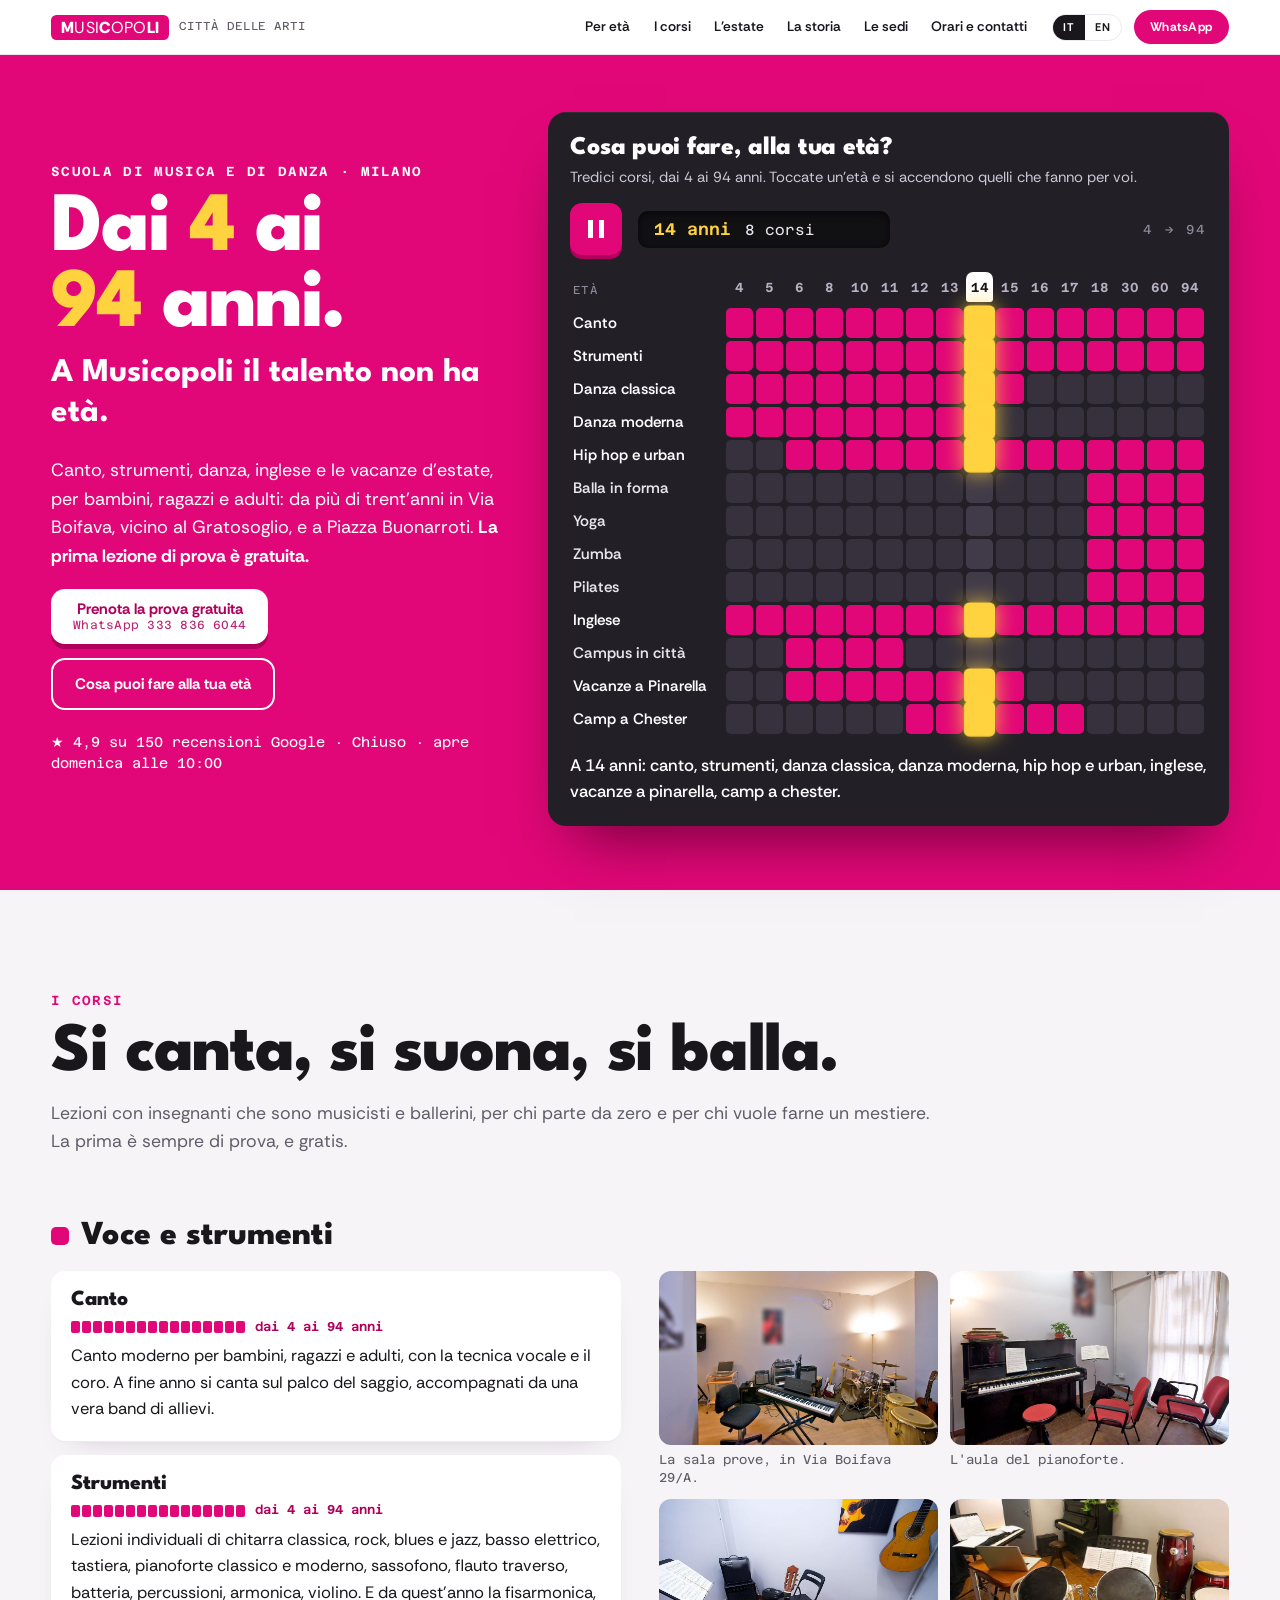
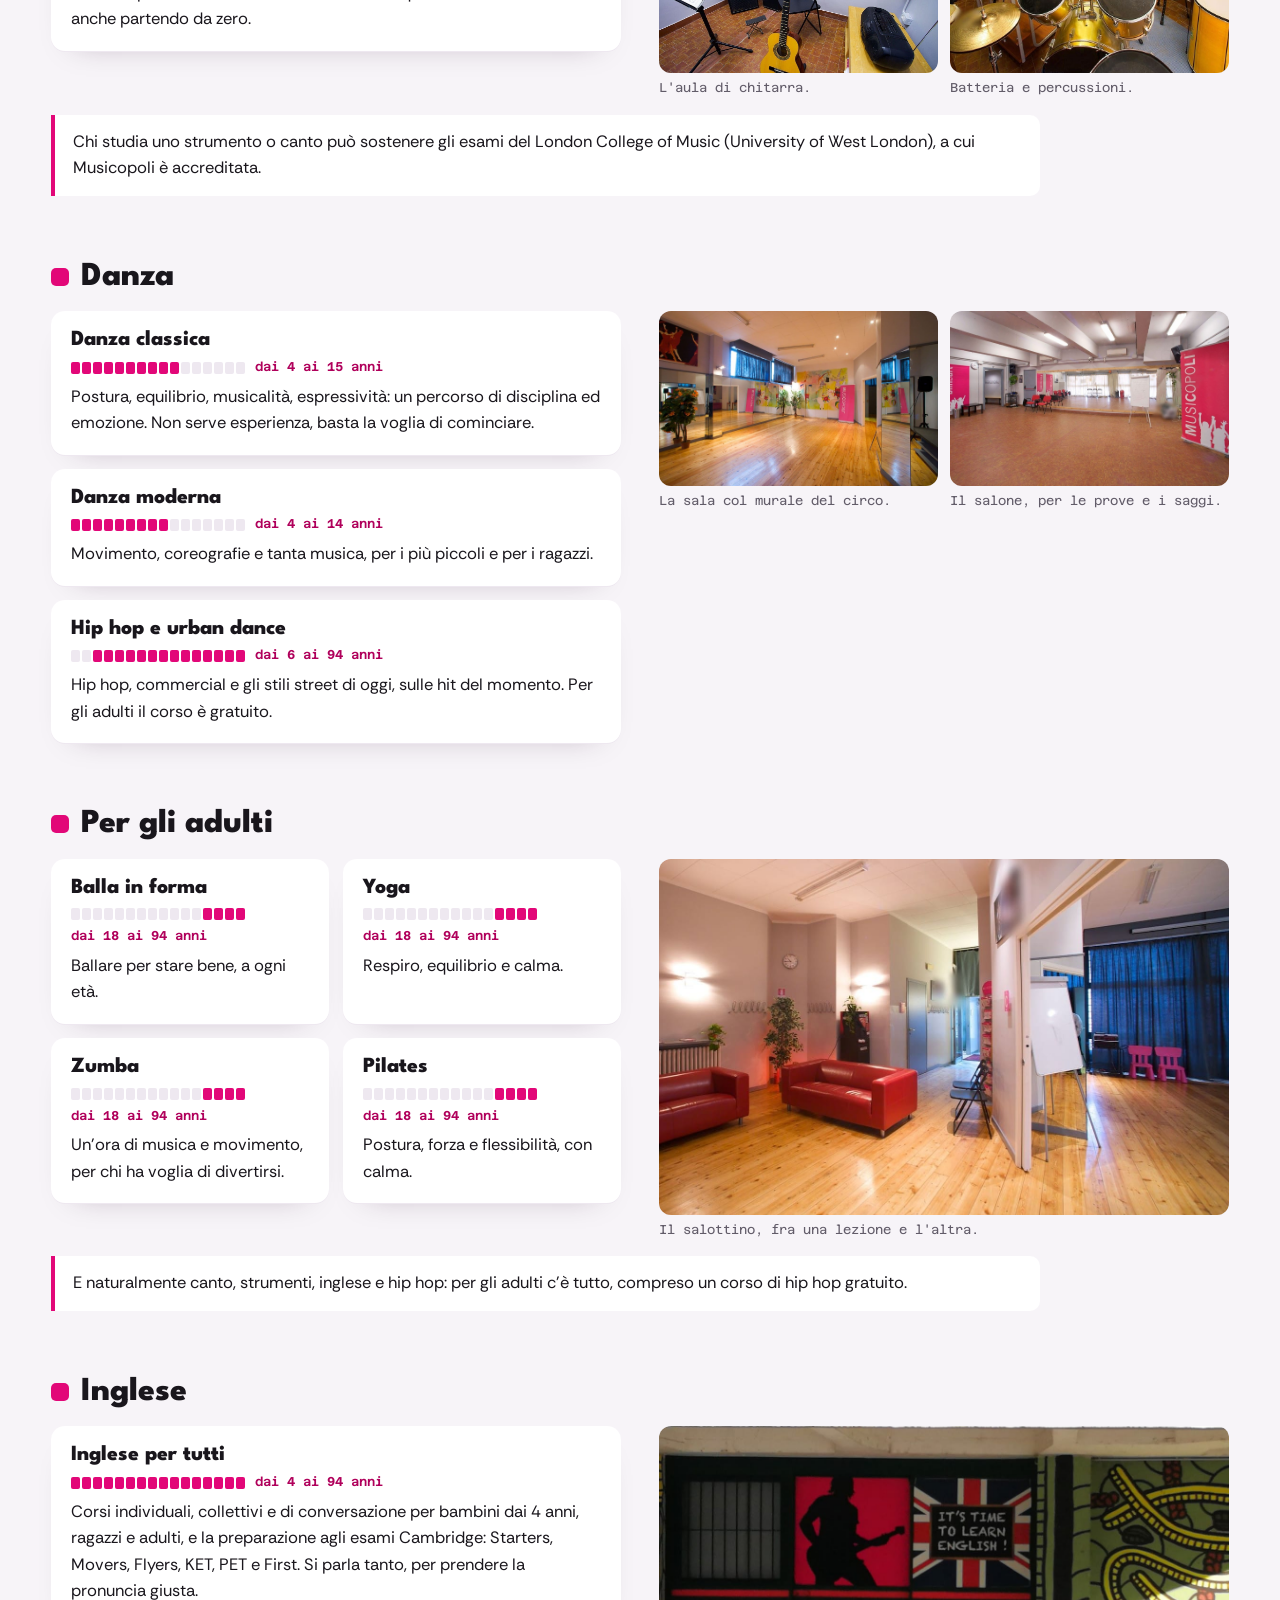
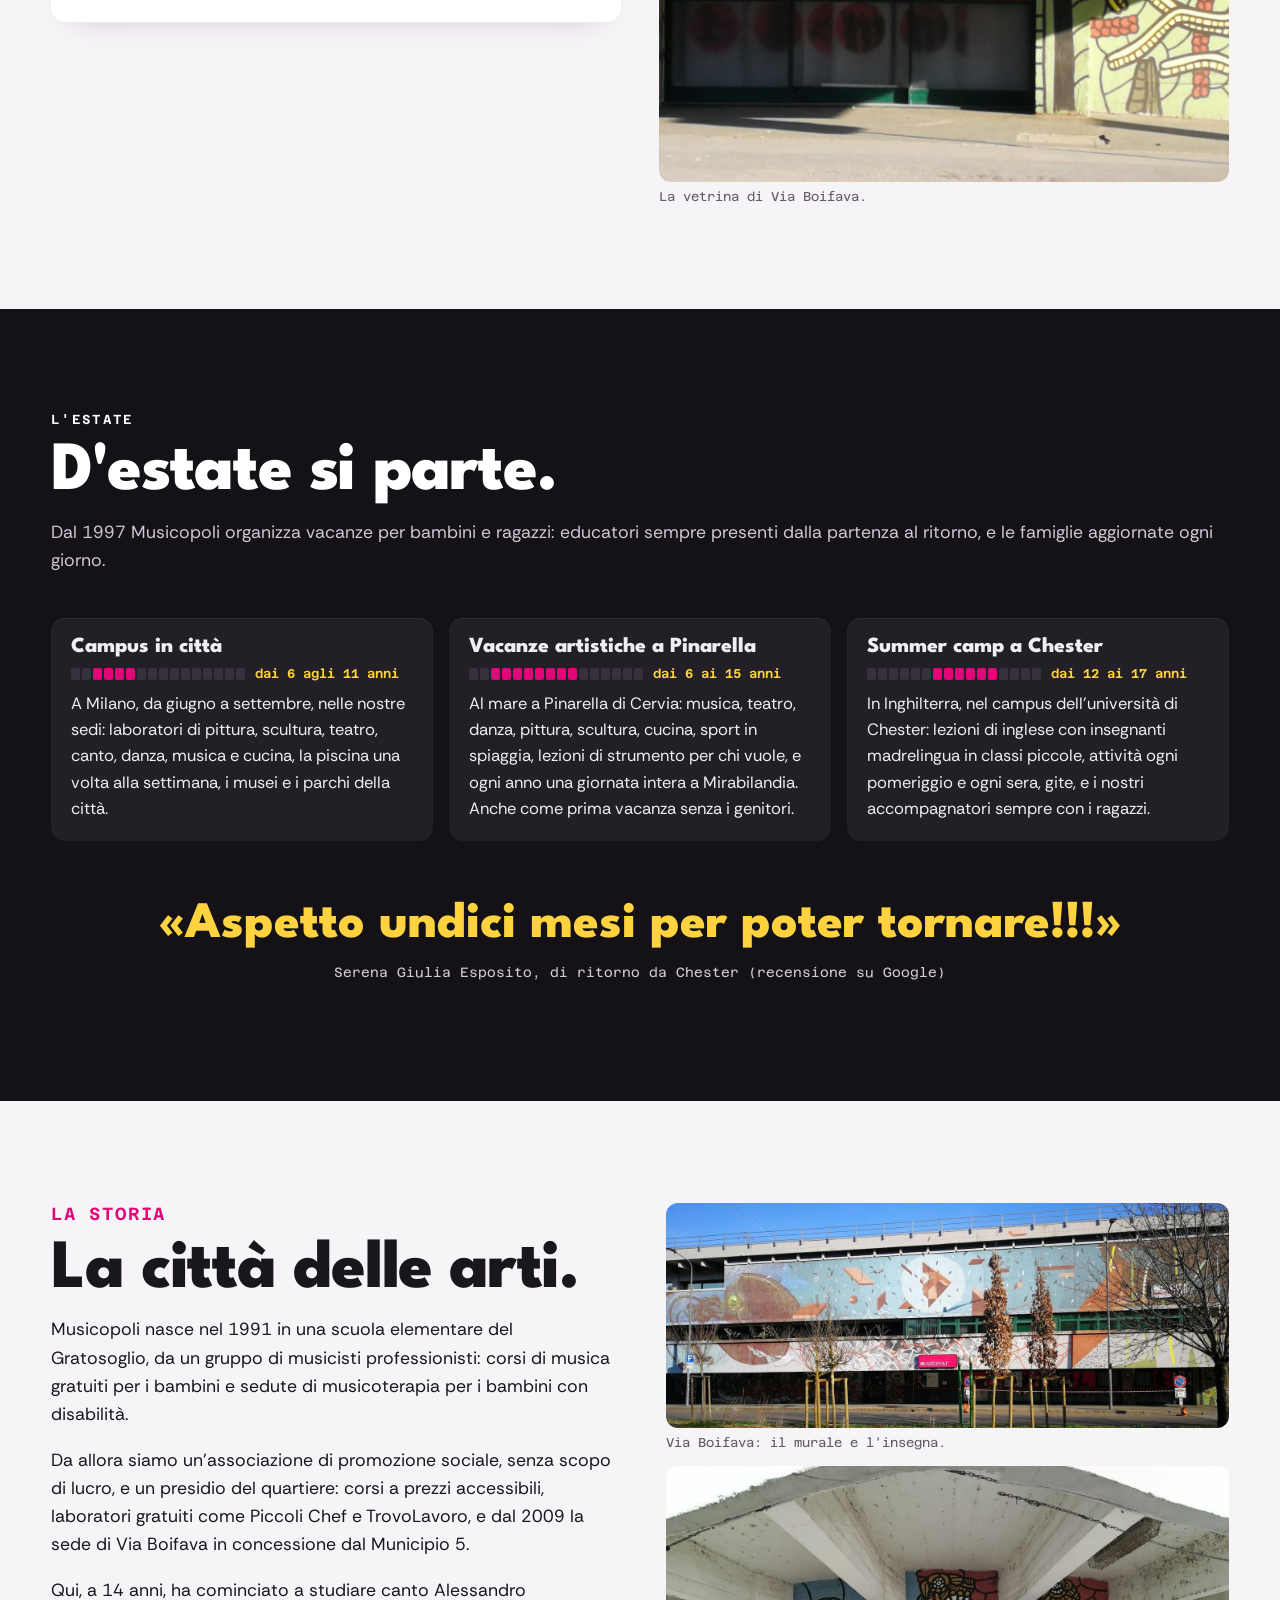
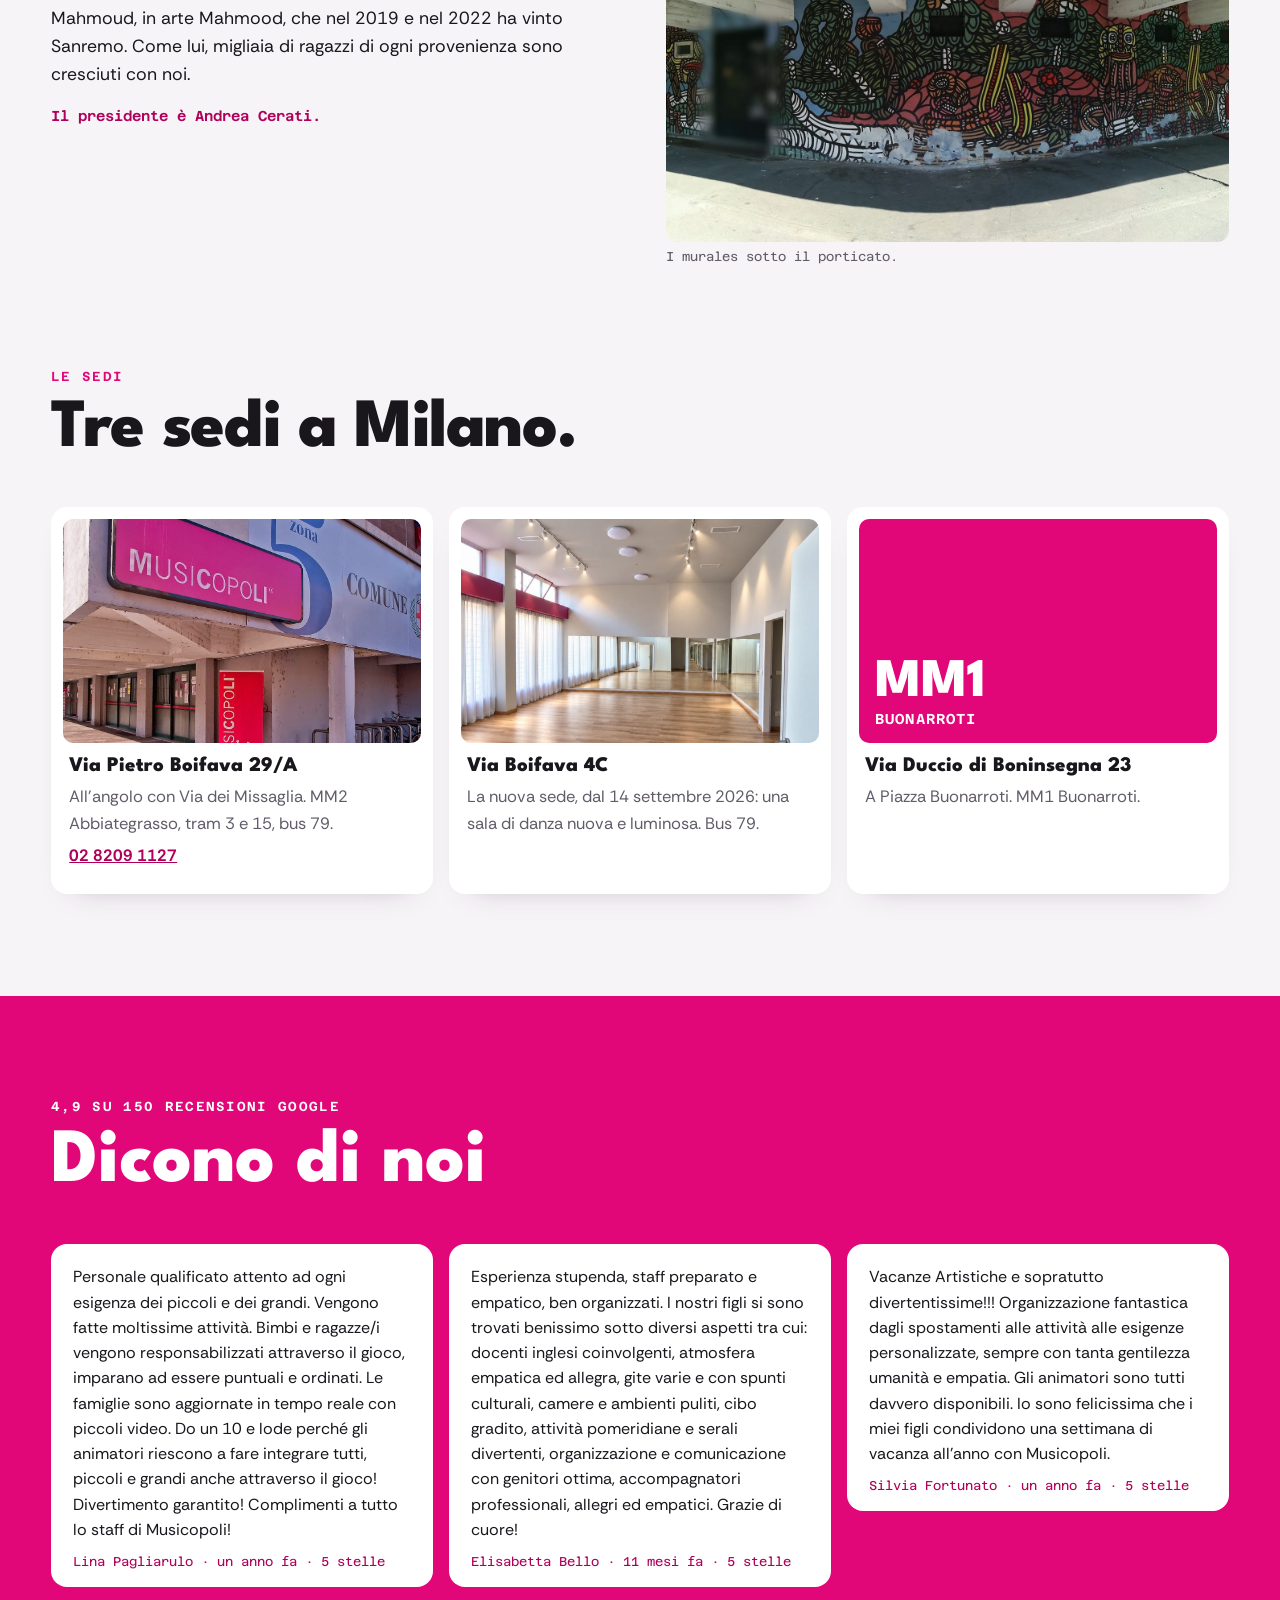
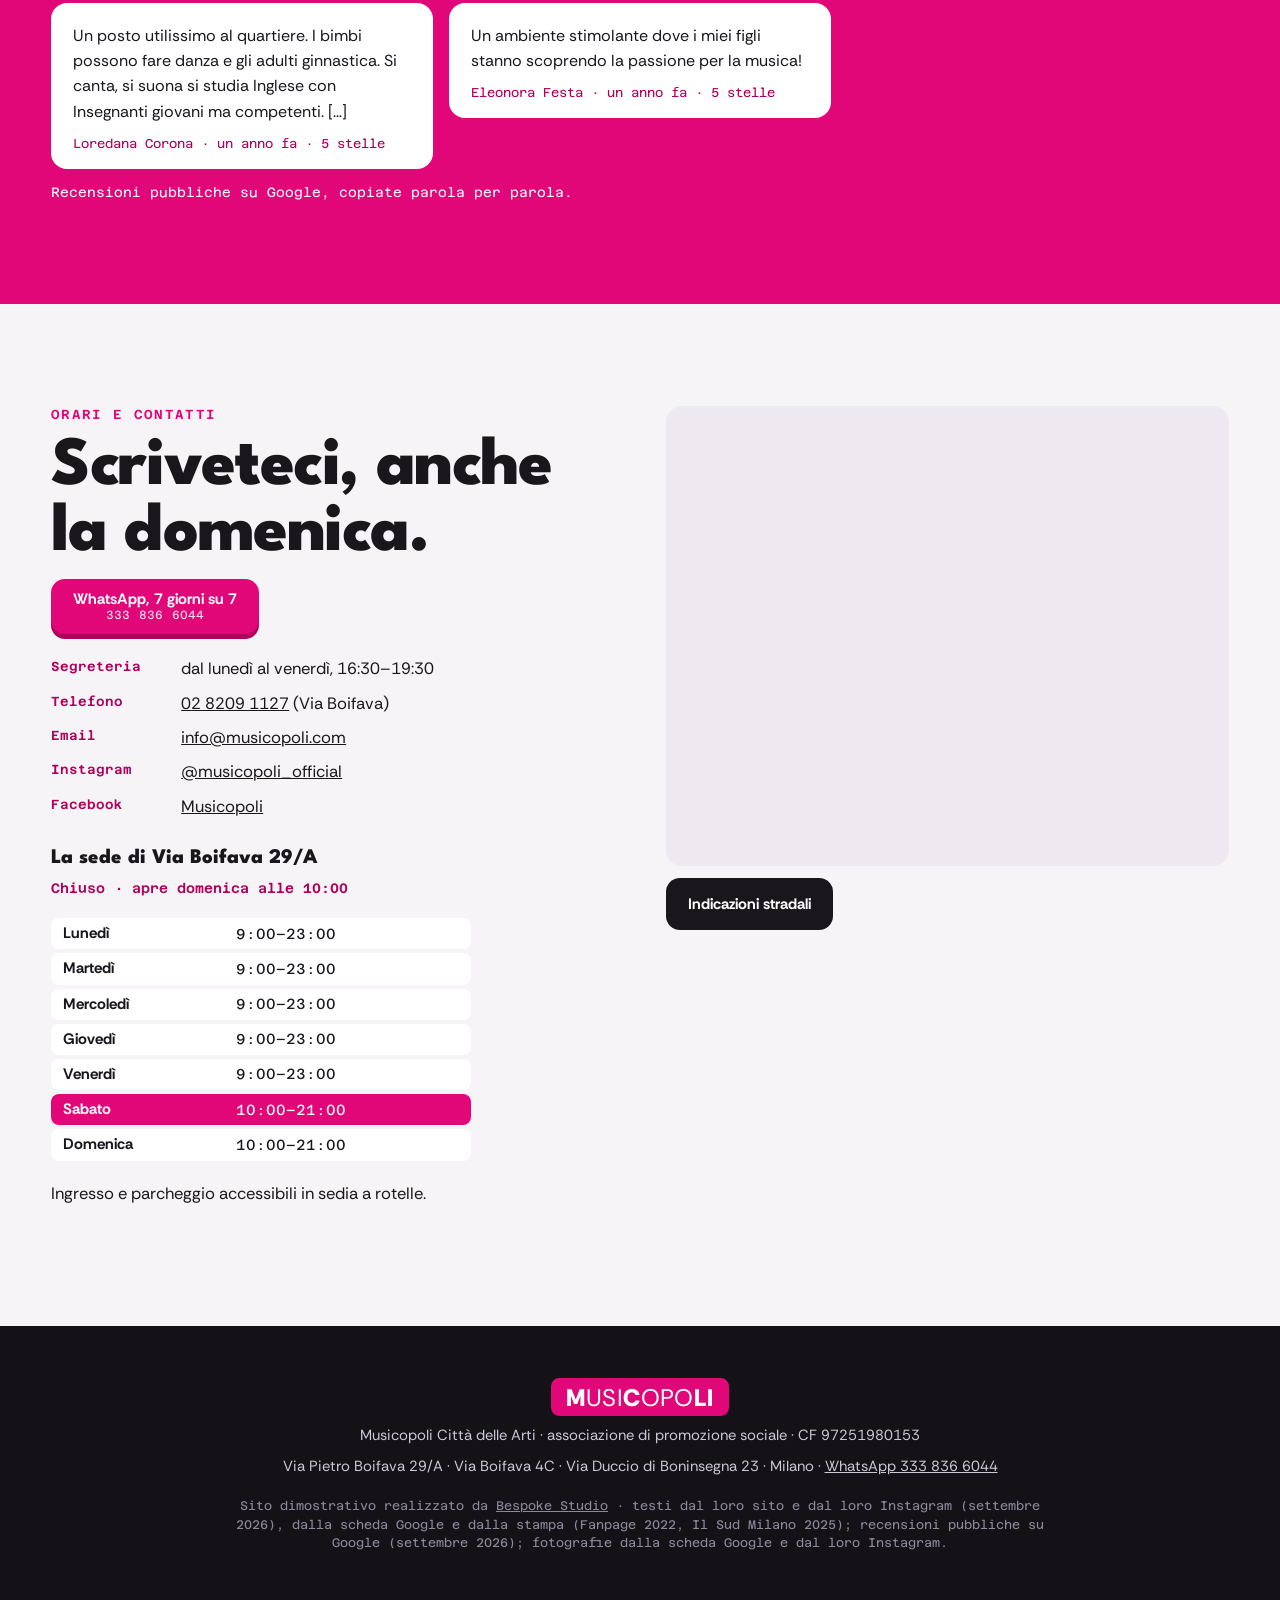
==== index.html @ 72f222a4 "Musicopoli Città delle Arti: «Dai 4 ai 94 anni.» Sito vetrina della scuola di musica e di danza di V" ====
<!DOCTYPE html>
<html lang="it" class="no-js">
<head>
<meta charset="utf-8">
<meta name="viewport" content="width=device-width, initial-scale=1">
<script>document.documentElement.classList.remove('no-js')</script>
<title>Musicopoli Città delle Arti — scuola di musica e di danza a Milano, dai 4 ai 94 anni</title>
<meta name="description" content="Musicopoli Città delle Arti, scuola di musica e di danza in Via Pietro Boifava 29/A a Milano: canto, strumenti, danza classica e moderna, hip hop, yoga, zumba, pilates, inglese, campus e vacanze d'estate. Dai 4 ai 94 anni, prima lezione di prova gratuita. WhatsApp 333 836 6044.">
<link rel="canonical" href="https://rotenzark.github.io/musicopoli/">
<meta property="og:type" content="website">
<meta property="og:title" content="Musicopoli Città delle Arti — dai 4 ai 94 anni">
<meta property="og:description" content="Scuola di musica e di danza a Milano, in Via Boifava e a Piazza Buonarroti. Il talento non ha età: la prima lezione di prova è gratuita.">
<meta property="og:image" content="https://rotenzark.github.io/musicopoli/img/og.jpg">
<meta property="og:url" content="https://rotenzark.github.io/musicopoli/">
<meta property="og:locale" content="it_IT">
<meta name="twitter:card" content="summary_large_image">
<meta name="theme-color" content="#E20778">
<link rel="icon" href="img/favicon.svg" type="image/svg+xml">
<link rel="icon" href="img/favicon-32.png" sizes="32x32" type="image/png">
<link rel="apple-touch-icon" href="img/apple-touch-icon.png">
<link rel="preconnect" href="https://fonts.googleapis.com">
<link rel="preconnect" href="https://fonts.gstatic.com" crossorigin>
<link href="https://fonts.googleapis.com/css2?family=Azeret+Mono:wght@400;600&family=League+Spartan:wght@500;700;800&family=Rethink+Sans:ital,wght@0,400;0,500;0,700;1,400&display=swap" rel="stylesheet">
<link rel="stylesheet" href="css/styles.css?v=1">
<script src="https://cdn.jsdelivr.net/npm/gsap@3.12.5/dist/gsap.min.js" defer></script>
<script src="https://cdn.jsdelivr.net/npm/gsap@3.12.5/dist/ScrollTrigger.min.js" defer></script>
<script src="js/main.js?v=1" defer></script>
<script type="application/ld+json">
{"@context":"https://schema.org","@type":["EducationalOrganization","LocalBusiness"],"name":"Musicopoli Città delle Arti","alternateName":"Musicopoli","description":"Accademia di formazione artistica, scuola di musica e scuola di danza: canto, strumenti, danza, inglese, campus e vacanze d'estate, dai 4 ai 94 anni","image":"https://rotenzark.github.io/musicopoli/img/og.jpg","url":"https://rotenzark.github.io/musicopoli/","telephone":"+390282091127","email":"info@musicopoli.com","foundingDate":"1991","sameAs":["https://www.instagram.com/musicopoli_official/","https://www.facebook.com/musicopoli/"],"address":{"@type":"PostalAddress","streetAddress":"Via Pietro Boifava 29/A","postalCode":"20142","addressLocality":"Milano","addressRegion":"MI","addressCountry":"IT"},"geo":{"@type":"GeoCoordinates","latitude":45.4272983,"longitude":9.1760055},"contactPoint":[{"@type":"ContactPoint","telephone":"+393338366044","contactType":"customer service","description":"Informazioni e prova gratuita, anche su WhatsApp, 7 giorni su 7"}],"openingHoursSpecification":[{"@type":"OpeningHoursSpecification","dayOfWeek":["Monday","Tuesday","Wednesday","Thursday","Friday"],"opens":"09:00","closes":"23:00"},{"@type":"OpeningHoursSpecification","dayOfWeek":["Saturday","Sunday"],"opens":"10:00","closes":"21:00"}]}
</script>
<script type="application/ld+json">
{"@context":"https://schema.org","@type":"FAQPage","mainEntity":[
{"@type":"Question","name":"Da che età si può cominciare?","acceptedAnswer":{"@type":"Answer","text":"Dai 4 anni: canto, strumenti, danza classica e moderna e inglese partono da lì; l'hip hop dai 6. E non c'è un'età per smettere: il nostro motto è «dai 4 ai 94 anni»."}},
{"@type":"Question","name":"La prima lezione si paga?","acceptedAnswer":{"@type":"Answer","text":"No, la prima lezione di prova è gratuita. Prenotatela su WhatsApp al 333 836 6044."}},
{"@type":"Question","name":"Dove sono le sedi?","acceptedAnswer":{"@type":"Answer","text":"A Milano, in Via Pietro Boifava 29/A (MM2 Abbiategrasso), nella nuova sede di Via Boifava 4C e in Via Duccio di Boninsegna 23, a Piazza Buonarroti (MM1)."}},
{"@type":"Question","name":"Ci sono corsi per adulti?","acceptedAnswer":{"@type":"Answer","text":"Sì: canto, strumenti, inglese, balla in forma, yoga, zumba, pilates, e un corso di hip hop gratuito per gli adulti."}},
{"@type":"Question","name":"Cosa fate d'estate?","acceptedAnswer":{"@type":"Answer","text":"I campus in città per i bambini dai 6 agli 11 anni, le vacanze artistiche a Pinarella di Cervia dai 6 ai 15 anni e il summer camp a Chester, in Inghilterra, dai 12 ai 17 anni."}},
{"@type":"Question","name":"Quando risponde la segreteria?","acceptedAnswer":{"@type":"Answer","text":"Dal lunedì al venerdì dalle 16:30 alle 19:30; su WhatsApp al 333 836 6044 tutti i giorni."}}
]}
</script>
</head>
<body>

<div id="intro" class="intro" aria-hidden="true">
  <div class="intro__in">
    <p class="marchio marchio--grande"><span class="marchio__b">M</span>USI<span class="marchio__b">C</span>OPO<span class="marchio__b">LI</span></p>
    <p class="intro__cosa" data-i18n="i.cosa">dai 4 ai 94 anni</p>
  </div>
  <button class="intro__salta" id="introSkip" type="button" data-i18n="i.skip">Salta</button>
</div>

<header class="testata">
  <a class="testata__logo" href="#apertura" aria-label="Musicopoli, torna all'inizio" data-i18n-aria="m.top"><span class="marchio"><span class="marchio__b">M</span>USI<span class="marchio__b">C</span>OPO<span class="marchio__b">LI</span></span><span class="testata__sotto" data-i18n="n.sotto">Città delle Arti</span></a>
  <nav id="mainNav" class="testata__nav" aria-label="Sezioni" data-i18n-aria="m.nav">
    <a href="#sequencer" data-i18n="n.seq">Per età</a>
    <a href="#corsi" data-i18n="n.corsi">I corsi</a>
    <a href="#estate" data-i18n="n.estate">L'estate</a>
    <a href="#storia" data-i18n="n.storia">La storia</a>
    <a href="#sedi" data-i18n="n.sedi">Le sedi</a>
    <a href="#dove" data-i18n="n.dove">Orari e contatti</a>
  </nav>
  <div class="testata__destra">
    <div class="lingue" role="group" aria-label="Lingua" data-i18n-aria="m.lingua">
      <button type="button" data-lang="it" aria-pressed="true">IT</button><button type="button" data-lang="en" aria-pressed="false">EN</button>
    </div>
    <a class="testata__wa" href="https://wa.me/393338366044" target="_blank" rel="noopener" data-i18n="n.wa">WhatsApp</a>
    <button id="burger" type="button" aria-label="Apri il menu" aria-controls="mainNav" aria-expanded="false" data-i18n-aria="m.menu"><span></span><span></span><span></span></button>
  </div>
</header>

<main>

  <section id="apertura" class="apertura" aria-labelledby="titolo">
    <div class="apertura__testo">
      <p class="eti eti--chiara" data-i18n="h.eti">Scuola di musica e di danza · Milano</p>
      <h1 id="titolo" class="apertura__t" data-i18n="h.t">Dai <span class="num">4</span> ai <span class="num">94</span>&nbsp;anni.</h1>
      <p class="apertura__s" data-i18n="h.s">A Musicopoli il talento non ha età.</p>
      <p class="apertura__p" data-i18n="h.p">Canto, strumenti, danza, inglese e le vacanze d'estate, per bambini, ragazzi e adulti: da più di trent'anni in Via Boifava, vicino al Gratosoglio, e a Piazza Buonarroti. <strong>La prima lezione di prova è gratuita.</strong></p>
      <div class="azioni">
        <a class="btn btn--bianco" id="heroWhatsapp" href="https://wa.me/393338366044" target="_blank" rel="noopener"><span data-i18n="h.wa">Prenota la prova gratuita</span><span class="btn__num">WhatsApp 333&nbsp;836&nbsp;6044</span></a>
        <a class="btn btn--linea" href="#sequencer" data-i18n="h.seq">Cosa puoi fare alla tua età</a>
      </div>
      <p class="apertura__voto"><span aria-hidden="true">★</span> <span data-i18n="h.voto">4,9 su 150 recensioni Google</span> <span id="orarioStato" aria-live="polite"></span></p>
    </div>
    <div class="seq__pannello" id="sequencer" role="region" aria-labelledby="seqTitolo">
      <h2 id="seqTitolo" class="seq__t" data-i18n="s.t">Cosa puoi fare, alla tua età?</h2>
      <p class="seq__s" data-i18n="s.s">Tredici corsi, dai 4 ai 94 anni. Toccate un'età e si accendono quelli che fanno per voi.</p>
      <div class="seq__barra">
        <button class="seq__play" type="button" id="seqPlay" aria-label="Fai scorrere le età dai 4 ai 94 anni" data-i18n-aria="s.play"><span aria-hidden="true"></span></button>
        <p class="seq__display"><span class="seq__display-eta" id="seqEta">94 anni</span><span class="seq__display-n" id="seqN">8 corsi</span></p>
        <p class="seq__tempo" aria-hidden="true">4 → 94</p>
      </div>
      <div class="seq__scorri">
        <!-- SEQ:inizio -->
          <table class="seq__tab" id="seqTab">
            <caption class="solo-lettori" data-i18n="s.cap">I corsi di Musicopoli per età: una riga per corso, una colonna per età</caption>
            <thead><tr><th class="seq__angolo" scope="col"><span data-i18n="s.eta">età</span></th><th scope="col" class="seq__col" data-c="0"><button type="button" class="seq__eta" data-c="0" data-eta="4" aria-pressed="false">4</button></th><th scope="col" class="seq__col" data-c="1"><button type="button" class="seq__eta" data-c="1" data-eta="5" aria-pressed="false">5</button></th><th scope="col" class="seq__col" data-c="2"><button type="button" class="seq__eta" data-c="2" data-eta="6" aria-pressed="false">6</button></th><th scope="col" class="seq__col" data-c="3"><button type="button" class="seq__eta" data-c="3" data-eta="8" aria-pressed="false">8</button></th><th scope="col" class="seq__col" data-c="4"><button type="button" class="seq__eta" data-c="4" data-eta="10" aria-pressed="false">10</button></th><th scope="col" class="seq__col" data-c="5"><button type="button" class="seq__eta" data-c="5" data-eta="11" aria-pressed="false">11</button></th><th scope="col" class="seq__col" data-c="6"><button type="button" class="seq__eta" data-c="6" data-eta="12" aria-pressed="false">12</button></th><th scope="col" class="seq__col" data-c="7"><button type="button" class="seq__eta" data-c="7" data-eta="13" aria-pressed="false">13</button></th><th scope="col" class="seq__col" data-c="8"><button type="button" class="seq__eta" data-c="8" data-eta="14" aria-pressed="false">14</button></th><th scope="col" class="seq__col" data-c="9"><button type="button" class="seq__eta" data-c="9" data-eta="15" aria-pressed="false">15</button></th><th scope="col" class="seq__col" data-c="10"><button type="button" class="seq__eta" data-c="10" data-eta="16" aria-pressed="false">16</button></th><th scope="col" class="seq__col" data-c="11"><button type="button" class="seq__eta" data-c="11" data-eta="17" aria-pressed="false">17</button></th><th scope="col" class="seq__col" data-c="12"><button type="button" class="seq__eta" data-c="12" data-eta="18" aria-pressed="false">18</button></th><th scope="col" class="seq__col" data-c="13"><button type="button" class="seq__eta" data-c="13" data-eta="30" aria-pressed="false">30</button></th><th scope="col" class="seq__col" data-c="14"><button type="button" class="seq__eta" data-c="14" data-eta="60" aria-pressed="false">60</button></th><th scope="col" class="seq__col is-testina" data-c="15"><button type="button" class="seq__eta" data-c="15" data-eta="94" aria-pressed="true">94</button></th></tr></thead>
            <tbody>
              <tr data-corso="canto"><th scope="row"><a href="#corso-canto" data-i18n="q.canto">Canto</a></th><td data-c="0" class="on"><i></i></td><td data-c="1" class="on"><i></i></td><td data-c="2" class="on"><i></i></td><td data-c="3" class="on"><i></i></td><td data-c="4" class="on"><i></i></td><td data-c="5" class="on"><i></i></td><td data-c="6" class="on"><i></i></td><td data-c="7" class="on"><i></i></td><td data-c="8" class="on"><i></i></td><td data-c="9" class="on"><i></i></td><td data-c="10" class="on"><i></i></td><td data-c="11" class="on"><i></i></td><td data-c="12" class="on"><i></i></td><td data-c="13" class="on"><i></i></td><td data-c="14" class="on"><i></i></td><td data-c="15" class="on is-testina"><i></i></td></tr>
              <tr data-corso="strumenti"><th scope="row"><a href="#corso-strumenti" data-i18n="q.strumenti">Strumenti</a></th><td data-c="0" class="on"><i></i></td><td data-c="1" class="on"><i></i></td><td data-c="2" class="on"><i></i></td><td data-c="3" class="on"><i></i></td><td data-c="4" class="on"><i></i></td><td data-c="5" class="on"><i></i></td><td data-c="6" class="on"><i></i></td><td data-c="7" class="on"><i></i></td><td data-c="8" class="on"><i></i></td><td data-c="9" class="on"><i></i></td><td data-c="10" class="on"><i></i></td><td data-c="11" class="on"><i></i></td><td data-c="12" class="on"><i></i></td><td data-c="13" class="on"><i></i></td><td data-c="14" class="on"><i></i></td><td data-c="15" class="on is-testina"><i></i></td></tr>
              <tr data-corso="classica"><th scope="row"><a href="#corso-classica" data-i18n="q.classica">Danza classica</a></th><td data-c="0" class="on"><i></i></td><td data-c="1" class="on"><i></i></td><td data-c="2" class="on"><i></i></td><td data-c="3" class="on"><i></i></td><td data-c="4" class="on"><i></i></td><td data-c="5" class="on"><i></i></td><td data-c="6" class="on"><i></i></td><td data-c="7" class="on"><i></i></td><td data-c="8" class="on"><i></i></td><td data-c="9" class="on"><i></i></td><td data-c="10" class="off"></td><td data-c="11" class="off"></td><td data-c="12" class="off"></td><td data-c="13" class="off"></td><td data-c="14" class="off"></td><td data-c="15" class="off is-testina"></td></tr>
              <tr data-corso="moderna"><th scope="row"><a href="#corso-moderna" data-i18n="q.moderna">Danza moderna</a></th><td data-c="0" class="on"><i></i></td><td data-c="1" class="on"><i></i></td><td data-c="2" class="on"><i></i></td><td data-c="3" class="on"><i></i></td><td data-c="4" class="on"><i></i></td><td data-c="5" class="on"><i></i></td><td data-c="6" class="on"><i></i></td><td data-c="7" class="on"><i></i></td><td data-c="8" class="on"><i></i></td><td data-c="9" class="off"></td><td data-c="10" class="off"></td><td data-c="11" class="off"></td><td data-c="12" class="off"></td><td data-c="13" class="off"></td><td data-c="14" class="off"></td><td data-c="15" class="off is-testina"></td></tr>
              <tr data-corso="hiphop"><th scope="row"><a href="#corso-hiphop" data-i18n="q.hiphop">Hip hop e urban</a></th><td data-c="0" class="off"></td><td data-c="1" class="off"></td><td data-c="2" class="on"><i></i></td><td data-c="3" class="on"><i></i></td><td data-c="4" class="on"><i></i></td><td data-c="5" class="on"><i></i></td><td data-c="6" class="on"><i></i></td><td data-c="7" class="on"><i></i></td><td data-c="8" class="on"><i></i></td><td data-c="9" class="on"><i></i></td><td data-c="10" class="on"><i></i></td><td data-c="11" class="on"><i></i></td><td data-c="12" class="on"><i></i></td><td data-c="13" class="on"><i></i></td><td data-c="14" class="on"><i></i></td><td data-c="15" class="on is-testina"><i></i></td></tr>
              <tr data-corso="ballainforma"><th scope="row"><a href="#corso-ballainforma" data-i18n="q.ballainforma">Balla in forma</a></th><td data-c="0" class="off"></td><td data-c="1" class="off"></td><td data-c="2" class="off"></td><td data-c="3" class="off"></td><td data-c="4" class="off"></td><td data-c="5" class="off"></td><td data-c="6" class="off"></td><td data-c="7" class="off"></td><td data-c="8" class="off"></td><td data-c="9" class="off"></td><td data-c="10" class="off"></td><td data-c="11" class="off"></td><td data-c="12" class="on"><i></i></td><td data-c="13" class="on"><i></i></td><td data-c="14" class="on"><i></i></td><td data-c="15" class="on is-testina"><i></i></td></tr>
              <tr data-corso="yoga"><th scope="row"><a href="#corso-yoga" data-i18n="q.yoga">Yoga</a></th><td data-c="0" class="off"></td><td data-c="1" class="off"></td><td data-c="2" class="off"></td><td data-c="3" class="off"></td><td data-c="4" class="off"></td><td data-c="5" class="off"></td><td data-c="6" class="off"></td><td data-c="7" class="off"></td><td data-c="8" class="off"></td><td data-c="9" class="off"></td><td data-c="10" class="off"></td><td data-c="11" class="off"></td><td data-c="12" class="on"><i></i></td><td data-c="13" class="on"><i></i></td><td data-c="14" class="on"><i></i></td><td data-c="15" class="on is-testina"><i></i></td></tr>
              <tr data-corso="zumba"><th scope="row"><a href="#corso-zumba" data-i18n="q.zumba">Zumba</a></th><td data-c="0" class="off"></td><td data-c="1" class="off"></td><td data-c="2" class="off"></td><td data-c="3" class="off"></td><td data-c="4" class="off"></td><td data-c="5" class="off"></td><td data-c="6" class="off"></td><td data-c="7" class="off"></td><td data-c="8" class="off"></td><td data-c="9" class="off"></td><td data-c="10" class="off"></td><td data-c="11" class="off"></td><td data-c="12" class="on"><i></i></td><td data-c="13" class="on"><i></i></td><td data-c="14" class="on"><i></i></td><td data-c="15" class="on is-testina"><i></i></td></tr>
              <tr data-corso="pilates"><th scope="row"><a href="#corso-pilates" data-i18n="q.pilates">Pilates</a></th><td data-c="0" class="off"></td><td data-c="1" class="off"></td><td data-c="2" class="off"></td><td data-c="3" class="off"></td><td data-c="4" class="off"></td><td data-c="5" class="off"></td><td data-c="6" class="off"></td><td data-c="7" class="off"></td><td data-c="8" class="off"></td><td data-c="9" class="off"></td><td data-c="10" class="off"></td><td data-c="11" class="off"></td><td data-c="12" class="on"><i></i></td><td data-c="13" class="on"><i></i></td><td data-c="14" class="on"><i></i></td><td data-c="15" class="on is-testina"><i></i></td></tr>
              <tr data-corso="inglese"><th scope="row"><a href="#corso-inglese" data-i18n="q.inglese">Inglese</a></th><td data-c="0" class="on"><i></i></td><td data-c="1" class="on"><i></i></td><td data-c="2" class="on"><i></i></td><td data-c="3" class="on"><i></i></td><td data-c="4" class="on"><i></i></td><td data-c="5" class="on"><i></i></td><td data-c="6" class="on"><i></i></td><td data-c="7" class="on"><i></i></td><td data-c="8" class="on"><i></i></td><td data-c="9" class="on"><i></i></td><td data-c="10" class="on"><i></i></td><td data-c="11" class="on"><i></i></td><td data-c="12" class="on"><i></i></td><td data-c="13" class="on"><i></i></td><td data-c="14" class="on"><i></i></td><td data-c="15" class="on is-testina"><i></i></td></tr>
              <tr data-corso="campus"><th scope="row"><a href="#corso-campus" data-i18n="q.campus">Campus in città</a></th><td data-c="0" class="off"></td><td data-c="1" class="off"></td><td data-c="2" class="on"><i></i></td><td data-c="3" class="on"><i></i></td><td data-c="4" class="on"><i></i></td><td data-c="5" class="on"><i></i></td><td data-c="6" class="off"></td><td data-c="7" class="off"></td><td data-c="8" class="off"></td><td data-c="9" class="off"></td><td data-c="10" class="off"></td><td data-c="11" class="off"></td><td data-c="12" class="off"></td><td data-c="13" class="off"></td><td data-c="14" class="off"></td><td data-c="15" class="off is-testina"></td></tr>
              <tr data-corso="pinarella"><th scope="row"><a href="#corso-pinarella" data-i18n="q.pinarella">Vacanze a Pinarella</a></th><td data-c="0" class="off"></td><td data-c="1" class="off"></td><td data-c="2" class="on"><i></i></td><td data-c="3" class="on"><i></i></td><td data-c="4" class="on"><i></i></td><td data-c="5" class="on"><i></i></td><td data-c="6" class="on"><i></i></td><td data-c="7" class="on"><i></i></td><td data-c="8" class="on"><i></i></td><td data-c="9" class="on"><i></i></td><td data-c="10" class="off"></td><td data-c="11" class="off"></td><td data-c="12" class="off"></td><td data-c="13" class="off"></td><td data-c="14" class="off"></td><td data-c="15" class="off is-testina"></td></tr>
              <tr data-corso="chester"><th scope="row"><a href="#corso-chester" data-i18n="q.chester">Camp a Chester</a></th><td data-c="0" class="off"></td><td data-c="1" class="off"></td><td data-c="2" class="off"></td><td data-c="3" class="off"></td><td data-c="4" class="off"></td><td data-c="5" class="off"></td><td data-c="6" class="on"><i></i></td><td data-c="7" class="on"><i></i></td><td data-c="8" class="on"><i></i></td><td data-c="9" class="on"><i></i></td><td data-c="10" class="on"><i></i></td><td data-c="11" class="on"><i></i></td><td data-c="12" class="off"></td><td data-c="13" class="off"></td><td data-c="14" class="off"></td><td data-c="15" class="off is-testina"></td></tr>
            </tbody>
          </table>
          <!-- SEQ:fine -->
      </div>
      <p class="seq__elenco" id="seqElenco" aria-live="polite">A 94 anni: canto, strumenti, hip hop e urban, balla in forma, yoga, zumba, pilates, inglese.</p>
    </div>
  </section>

  <section id="corsi" class="corsi" aria-labelledby="corsiTitolo">
    <div class="sezione__testa">
      <p class="eti" data-i18n="c.eti">I corsi</p>
      <h2 id="corsiTitolo" class="sezione__t" data-i18n="c.t">Si canta, si suona, si balla.</h2>
      <p class="sezione__s" data-i18n="c.s">Lezioni con insegnanti che sono musicisti e ballerini, per chi parte da zero e per chi vuole farne un mestiere. La prima è sempre di prova, e gratis.</p>
    </div>

    <div class="gruppo">
      <h3 class="gruppo__t" data-i18n="g.voce">Voce e strumenti</h3>
      <div class="gruppo__corpo">
        <div class="gruppo__lista">
          <article class="corso reveal" id="corso-canto"><h4 class="corso__t" data-i18n="q.canto2">Canto</h4><p class="corso__righe"><!-- CLIP:canto:inizio --><span class="clip" aria-hidden="true"><i class="on"></i><i class="on"></i><i class="on"></i><i class="on"></i><i class="on"></i><i class="on"></i><i class="on"></i><i class="on"></i><i class="on"></i><i class="on"></i><i class="on"></i><i class="on"></i><i class="on"></i><i class="on"></i><i class="on"></i><i class="on"></i></span><!-- CLIP:canto:fine --><span class="corso__eta" data-i18n="e.canto">dai 4 ai 94 anni</span></p><p data-i18n="d.canto">Canto moderno per bambini, ragazzi e adulti, con la tecnica vocale e il coro. A fine anno si canta sul palco del saggio, accompagnati da una vera band di allievi.</p></article>
          <article class="corso reveal" id="corso-strumenti"><h4 class="corso__t" data-i18n="q.strumenti2">Strumenti</h4><p class="corso__righe"><!-- CLIP:strumenti:inizio --><span class="clip" aria-hidden="true"><i class="on"></i><i class="on"></i><i class="on"></i><i class="on"></i><i class="on"></i><i class="on"></i><i class="on"></i><i class="on"></i><i class="on"></i><i class="on"></i><i class="on"></i><i class="on"></i><i class="on"></i><i class="on"></i><i class="on"></i><i class="on"></i></span><!-- CLIP:strumenti:fine --><span class="corso__eta" data-i18n="e.strumenti">dai 4 ai 94 anni</span></p><p data-i18n="d.strumenti">Lezioni individuali di chitarra classica, rock, blues e jazz, basso elettrico, tastiera, pianoforte classico e moderno, sassofono, flauto traverso, batteria, percussioni, armonica, violino. E da quest'anno la fisarmonica, anche partendo da zero.</p></article>
        </div>
        <div class="gruppo__foto">
          <figure class="foto reveal"><button type="button" class="foto-btn" data-full="img/sala-band.jpg"><img src="img/sala-band.jpg" alt="La sala prove: batteria, tastiera, amplificatori e una chitarra elettrica" data-i18n-alt="f.band" width="1200" height="675"></button><figcaption data-i18n="f.bandc">La sala prove, in Via Boifava 29/A.</figcaption></figure>
          <figure class="foto reveal"><button type="button" class="foto-btn" data-full="img/aula-piano.jpg"><img src="img/aula-piano.jpg" alt="L'aula del pianoforte, con lo spartito aperto e le sedie rosse" data-i18n-alt="f.piano" width="1200" height="675"></button><figcaption data-i18n="f.pianoc">L'aula del pianoforte.</figcaption></figure>
          <figure class="foto reveal"><button type="button" class="foto-btn" data-full="img/sala-chitarre.jpg"><img src="img/sala-chitarre.jpg" alt="L'aula di chitarra: una chitarra classica, il leggio e due amplificatori" data-i18n-alt="f.chitarre" width="1200" height="675"></button><figcaption data-i18n="f.chitarrec">L'aula di chitarra.</figcaption></figure>
          <figure class="foto reveal"><button type="button" class="foto-btn" data-full="img/batteria.jpg"><img src="img/batteria.jpg" alt="La batteria dorata, i piatti e le congas" data-i18n-alt="f.batteria" width="1200" height="495"></button><figcaption data-i18n="f.batteriac">Batteria e percussioni.</figcaption></figure>
        </div>
      </div>
      <p class="gruppo__nota" data-i18n="g.esami">Chi studia uno strumento o canto può sostenere gli esami del London College of Music (University of West London), a cui Musicopoli è accreditata.</p>
    </div>

    <div class="gruppo">
      <h3 class="gruppo__t" data-i18n="g.danza">Danza</h3>
      <div class="gruppo__corpo">
        <div class="gruppo__lista">
          <article class="corso reveal" id="corso-classica"><h4 class="corso__t" data-i18n="q.classica2">Danza classica</h4><p class="corso__righe"><!-- CLIP:classica:inizio --><span class="clip" aria-hidden="true"><i class="on"></i><i class="on"></i><i class="on"></i><i class="on"></i><i class="on"></i><i class="on"></i><i class="on"></i><i class="on"></i><i class="on"></i><i class="on"></i><i class="off"></i><i class="off"></i><i class="off"></i><i class="off"></i><i class="off"></i><i class="off"></i></span><!-- CLIP:classica:fine --><span class="corso__eta" data-i18n="e.classica">dai 4 ai 15 anni</span></p><p data-i18n="d.classica">Postura, equilibrio, musicalità, espressività: un percorso di disciplina ed emozione. Non serve esperienza, basta la voglia di cominciare.</p></article>
          <article class="corso reveal" id="corso-moderna"><h4 class="corso__t" data-i18n="q.moderna2">Danza moderna</h4><p class="corso__righe"><!-- CLIP:moderna:inizio --><span class="clip" aria-hidden="true"><i class="on"></i><i class="on"></i><i class="on"></i><i class="on"></i><i class="on"></i><i class="on"></i><i class="on"></i><i class="on"></i><i class="on"></i><i class="off"></i><i class="off"></i><i class="off"></i><i class="off"></i><i class="off"></i><i class="off"></i><i class="off"></i></span><!-- CLIP:moderna:fine --><span class="corso__eta" data-i18n="e.moderna">dai 4 ai 14 anni</span></p><p data-i18n="d.moderna">Movimento, coreografie e tanta musica, per i più piccoli e per i ragazzi.</p></article>
          <article class="corso reveal" id="corso-hiphop"><h4 class="corso__t" data-i18n="q.hiphop2">Hip hop e urban dance</h4><p class="corso__righe"><!-- CLIP:hiphop:inizio --><span class="clip" aria-hidden="true"><i class="off"></i><i class="off"></i><i class="on"></i><i class="on"></i><i class="on"></i><i class="on"></i><i class="on"></i><i class="on"></i><i class="on"></i><i class="on"></i><i class="on"></i><i class="on"></i><i class="on"></i><i class="on"></i><i class="on"></i><i class="on"></i></span><!-- CLIP:hiphop:fine --><span class="corso__eta" data-i18n="e.hiphop">dai 6 ai 94 anni</span></p><p data-i18n="d.hiphop">Hip hop, commercial e gli stili street di oggi, sulle hit del momento. Per gli adulti il corso è gratuito.</p></article>
        </div>
        <div class="gruppo__foto">
          <figure class="foto reveal"><button type="button" class="foto-btn" data-full="img/sala-danza.jpg"><img src="img/sala-danza.jpg" alt="La sala di danza col parquet, gli specchi e il murale del circo" data-i18n-alt="f.danza" width="1400" height="788"></button><figcaption data-i18n="f.danzac">La sala col murale del circo.</figcaption></figure>
          <figure class="foto reveal"><button type="button" class="foto-btn" data-full="img/sala-grande.jpg"><img src="img/sala-grande.jpg" alt="Il salone con lo specchio e i roll-up magenta" data-i18n-alt="f.grande" width="1400" height="788"></button><figcaption data-i18n="f.grandec">Il salone, per le prove e i saggi.</figcaption></figure>
        </div>
      </div>
    </div>

    <div class="gruppo">
      <h3 class="gruppo__t" data-i18n="g.adulti">Per gli adulti</h3>
      <div class="gruppo__corpo">
        <div class="gruppo__lista gruppo__lista--quattro">
          <article class="corso reveal" id="corso-ballainforma"><h4 class="corso__t" data-i18n="q.ballainforma2">Balla in forma</h4><p class="corso__righe"><!-- CLIP:ballainforma:inizio --><span class="clip" aria-hidden="true"><i class="off"></i><i class="off"></i><i class="off"></i><i class="off"></i><i class="off"></i><i class="off"></i><i class="off"></i><i class="off"></i><i class="off"></i><i class="off"></i><i class="off"></i><i class="off"></i><i class="on"></i><i class="on"></i><i class="on"></i><i class="on"></i></span><!-- CLIP:ballainforma:fine --><span class="corso__eta" data-i18n="e.ballainforma">dai 18 ai 94 anni</span></p><p data-i18n="d.ballainforma">Ballare per stare bene, a ogni età.</p></article>
          <article class="corso reveal" id="corso-yoga"><h4 class="corso__t">Yoga</h4><p class="corso__righe"><!-- CLIP:yoga:inizio --><span class="clip" aria-hidden="true"><i class="off"></i><i class="off"></i><i class="off"></i><i class="off"></i><i class="off"></i><i class="off"></i><i class="off"></i><i class="off"></i><i class="off"></i><i class="off"></i><i class="off"></i><i class="off"></i><i class="on"></i><i class="on"></i><i class="on"></i><i class="on"></i></span><!-- CLIP:yoga:fine --><span class="corso__eta" data-i18n="e.yoga">dai 18 ai 94 anni</span></p><p data-i18n="d.yoga">Respiro, equilibrio e calma.</p></article>
          <article class="corso reveal" id="corso-zumba"><h4 class="corso__t">Zumba</h4><p class="corso__righe"><!-- CLIP:zumba:inizio --><span class="clip" aria-hidden="true"><i class="off"></i><i class="off"></i><i class="off"></i><i class="off"></i><i class="off"></i><i class="off"></i><i class="off"></i><i class="off"></i><i class="off"></i><i class="off"></i><i class="off"></i><i class="off"></i><i class="on"></i><i class="on"></i><i class="on"></i><i class="on"></i></span><!-- CLIP:zumba:fine --><span class="corso__eta" data-i18n="e.zumba">dai 18 ai 94 anni</span></p><p data-i18n="d.zumba">Un'ora di musica e movimento, per chi ha voglia di divertirsi.</p></article>
          <article class="corso reveal" id="corso-pilates"><h4 class="corso__t">Pilates</h4><p class="corso__righe"><!-- CLIP:pilates:inizio --><span class="clip" aria-hidden="true"><i class="off"></i><i class="off"></i><i class="off"></i><i class="off"></i><i class="off"></i><i class="off"></i><i class="off"></i><i class="off"></i><i class="off"></i><i class="off"></i><i class="off"></i><i class="off"></i><i class="on"></i><i class="on"></i><i class="on"></i><i class="on"></i></span><!-- CLIP:pilates:fine --><span class="corso__eta" data-i18n="e.pilates">dai 18 ai 94 anni</span></p><p data-i18n="d.pilates">Postura, forza e flessibilità, con calma.</p></article>
        </div>
        <div class="gruppo__foto">
          <figure class="foto reveal"><button type="button" class="foto-btn" data-full="img/salotto.jpg"><img src="img/salotto.jpg" alt="Il salottino con due divani rossi sul parquet" data-i18n-alt="f.salotto" width="1200" height="857"></button><figcaption data-i18n="f.salottoc">Il salottino, fra una lezione e l'altra.</figcaption></figure>
        </div>
      </div>
      <p class="gruppo__nota" data-i18n="g.adultinota">E naturalmente canto, strumenti, inglese e hip hop: per gli adulti c'è tutto, compreso un corso di hip hop gratuito.</p>
    </div>

    <div class="gruppo">
      <h3 class="gruppo__t" data-i18n="g.inglese">Inglese</h3>
      <div class="gruppo__corpo">
        <div class="gruppo__lista">
          <article class="corso reveal" id="corso-inglese"><h4 class="corso__t" data-i18n="q.inglese2">Inglese per tutti</h4><p class="corso__righe"><!-- CLIP:inglese:inizio --><span class="clip" aria-hidden="true"><i class="on"></i><i class="on"></i><i class="on"></i><i class="on"></i><i class="on"></i><i class="on"></i><i class="on"></i><i class="on"></i><i class="on"></i><i class="on"></i><i class="on"></i><i class="on"></i><i class="on"></i><i class="on"></i><i class="on"></i><i class="on"></i></span><!-- CLIP:inglese:fine --><span class="corso__eta" data-i18n="e.inglese">dai 4 ai 94 anni</span></p><p data-i18n="d.inglese">Corsi individuali, collettivi e di conversazione per bambini dai 4 anni, ragazzi e adulti, e la preparazione agli esami Cambridge: Starters, Movers, Flyers, KET, PET e First. Si parla tanto, per prendere la pronuncia giusta.</p></article>
        </div>
        <div class="gruppo__foto">
          <figure class="foto reveal"><button type="button" class="foto-btn" data-full="img/vetrina.jpg"><img src="img/vetrina.jpg" alt="La vetrina con la sagoma di un chitarrista e la scritta «It's time to learn English!» sulla bandiera inglese" data-i18n-alt="f.vetrina" width="1200" height="900"></button><figcaption data-i18n="f.vetrinac">La vetrina di Via Boifava.</figcaption></figure>
        </div>
      </div>
    </div>
  </section>

  <section id="estate" class="estate" aria-labelledby="estateTitolo">
    <div class="sezione__testa">
      <p class="eti eti--chiara" data-i18n="v.eti">L'estate</p>
      <h2 id="estateTitolo" class="sezione__t" data-i18n="v.t">D'estate si parte.</h2>
      <p class="sezione__s" data-i18n="v.s">Dal 1997 Musicopoli organizza vacanze per bambini e ragazzi: educatori sempre presenti dalla partenza al ritorno, e le famiglie aggiornate ogni giorno.</p>
    </div>
    <div class="estate__lista">
      <article class="corso corso--scuro reveal" id="corso-campus"><h3 class="corso__t" data-i18n="q.campus2">Campus in città</h3><p class="corso__righe"><!-- CLIP:campus:inizio --><span class="clip" aria-hidden="true"><i class="off"></i><i class="off"></i><i class="on"></i><i class="on"></i><i class="on"></i><i class="on"></i><i class="off"></i><i class="off"></i><i class="off"></i><i class="off"></i><i class="off"></i><i class="off"></i><i class="off"></i><i class="off"></i><i class="off"></i><i class="off"></i></span><!-- CLIP:campus:fine --><span class="corso__eta" data-i18n="e.campus">dai 6 agli 11 anni</span></p><p data-i18n="d.campus">A Milano, da giugno a settembre, nelle nostre sedi: laboratori di pittura, scultura, teatro, canto, danza, musica e cucina, la piscina una volta alla settimana, i musei e i parchi della città.</p></article>
      <article class="corso corso--scuro reveal" id="corso-pinarella"><h3 class="corso__t" data-i18n="q.pinarella2">Vacanze artistiche a Pinarella</h3><p class="corso__righe"><!-- CLIP:pinarella:inizio --><span class="clip" aria-hidden="true"><i class="off"></i><i class="off"></i><i class="on"></i><i class="on"></i><i class="on"></i><i class="on"></i><i class="on"></i><i class="on"></i><i class="on"></i><i class="on"></i><i class="off"></i><i class="off"></i><i class="off"></i><i class="off"></i><i class="off"></i><i class="off"></i></span><!-- CLIP:pinarella:fine --><span class="corso__eta" data-i18n="e.pinarella">dai 6 ai 15 anni</span></p><p data-i18n="d.pinarella">Al mare a Pinarella di Cervia: musica, teatro, danza, pittura, scultura, cucina, sport in spiaggia, lezioni di strumento per chi vuole, e ogni anno una giornata intera a Mirabilandia. Anche come prima vacanza senza i genitori.</p></article>
      <article class="corso corso--scuro reveal" id="corso-chester"><h3 class="corso__t" data-i18n="q.chester2">Summer camp a Chester</h3><p class="corso__righe"><!-- CLIP:chester:inizio --><span class="clip" aria-hidden="true"><i class="off"></i><i class="off"></i><i class="off"></i><i class="off"></i><i class="off"></i><i class="off"></i><i class="on"></i><i class="on"></i><i class="on"></i><i class="on"></i><i class="on"></i><i class="on"></i><i class="off"></i><i class="off"></i><i class="off"></i><i class="off"></i></span><!-- CLIP:chester:fine --><span class="corso__eta" data-i18n="e.chester">dai 12 ai 17 anni</span></p><p data-i18n="d.chester">In Inghilterra, nel campus dell'università di Chester: lezioni di inglese con insegnanti madrelingua in classi piccole, attività ogni pomeriggio e ogni sera, gite, e i nostri accompagnatori sempre con i ragazzi.</p></article>
    </div>
    <figure class="citazione reveal">
      <blockquote data-i18n="v.q">«Aspetto undici mesi per poter tornare!!!»</blockquote>
      <figcaption data-i18n="v.qf">Serena Giulia Esposito, di ritorno da Chester (recensione su Google)</figcaption>
    </figure>
  </section>

  <section id="storia" class="storia" aria-labelledby="storiaTitolo">
    <div class="storia__testo">
      <p class="eti" data-i18n="t.eti">La storia</p>
      <h2 id="storiaTitolo" class="sezione__t" data-i18n="t.t">La città delle arti.</h2>
      <p data-i18n="t.p1">Musicopoli nasce nel 1991 in una scuola elementare del Gratosoglio, da un gruppo di musicisti professionisti: corsi di musica gratuiti per i bambini e sedute di musicoterapia per i bambini con disabilità.</p>
      <p data-i18n="t.p2">Da allora siamo un'associazione di promozione sociale, senza scopo di lucro, e un presidio del quartiere: corsi a prezzi accessibili, laboratori gratuiti come Piccoli Chef e TrovoLavoro, e dal 2009 la sede di Via Boifava in concessione dal Municipio 5.</p>
      <p data-i18n="t.p3">Qui, a 14 anni, ha cominciato a studiare canto Alessandro Mahmoud, in arte Mahmood, che nel 2019 e nel 2022 ha vinto Sanremo. Come lui, migliaia di ragazzi di ogni provenienza sono cresciuti con noi.</p>
      <p class="storia__firma" data-i18n="t.firma">Il presidente è Andrea Cerati.</p>
    </div>
    <div class="storia__foto">
      <figure class="foto reveal"><button type="button" class="foto-btn" data-full="img/facciata.jpg"><img src="img/facciata.jpg" alt="L'edificio di Via Boifava col grande murale e l'insegna magenta di Musicopoli" data-i18n-alt="f.facciata" width="1400" height="560"></button><figcaption data-i18n="f.facciatac">Via Boifava: il murale e l'insegna.</figcaption></figure>
      <figure class="foto reveal"><button type="button" class="foto-btn" data-full="img/murales.jpg"><img src="img/murales.jpg" alt="Il murale a linee nere, verdi e rosse sotto il porticato" data-i18n-alt="f.murales" width="1400" height="934"></button><figcaption data-i18n="f.muralesc">I murales sotto il porticato.</figcaption></figure>
    </div>
  </section>

  <section id="sedi" class="sedi" aria-labelledby="sediTitolo">
    <div class="sezione__testa">
      <p class="eti" data-i18n="l.eti">Le sedi</p>
      <h2 id="sediTitolo" class="sezione__t" data-i18n="l.t">Tre sedi a Milano.</h2>
    </div>
    <div class="sedi__lista">
      <article class="sede reveal">
        <figure class="sede__foto"><img src="img/ingresso.jpg" alt="L'ingresso di Via Boifava 29/A con l'insegna magenta di Musicopoli" data-i18n-alt="f.ingresso" width="1400" height="665"></figure>
        <h3 class="sede__t">Via Pietro Boifava 29/A</h3>
        <p class="sede__dove" data-i18n="l.b29">All'angolo con Via dei Missaglia. MM2 Abbiategrasso, tram 3 e 15, bus 79.</p>
        <p class="sede__tel"><a href="tel:+390282091127">02&nbsp;8209&nbsp;1127</a></p>
      </article>
      <article class="sede reveal">
        <figure class="sede__foto"><img src="img/nuova-sala.jpg" alt="La nuova sala di danza di Via Boifava 4C: parquet, specchi e tende con le mantovane magenta" data-i18n-alt="f.nuova" width="1148" height="1148"></figure>
        <h3 class="sede__t">Via Boifava 4C</h3>
        <p class="sede__dove" data-i18n="l.b4">La nuova sede, dal 14 settembre 2026: una sala di danza nuova e luminosa. Bus 79.</p>
      </article>
      <article class="sede reveal">
        <p class="sede__segnaposto" aria-hidden="true"><span>MM1</span><span>Buonarroti</span></p>
        <h3 class="sede__t">Via Duccio di Boninsegna 23</h3>
        <p class="sede__dove" data-i18n="l.dd">A Piazza Buonarroti. MM1 Buonarroti.</p>
      </article>
    </div>
  </section>

  <section id="voci" class="voci" aria-labelledby="vociTitolo">
    <p class="eti eti--chiara" data-i18n="r.eti">4,9 su 150 recensioni Google</p>
    <h2 id="vociTitolo" class="voci__t" data-i18n="r.t">Dicono di noi</h2>
    <div class="voci__griglia">
      <figure class="voce reveal"><blockquote data-i18n="rc.1">Personale qualificato attento ad ogni esigenza dei piccoli e dei grandi. Vengono fatte moltissime attività.  Bimbi e ragazze/i vengono responsabilizzati attraverso il gioco, imparano ad essere puntuali e ordinati. Le famiglie sono aggiornate in tempo reale con piccoli video. Do un 10 e lode perché gli animatori riescono a fare integrare tutti, piccoli e grandi anche attraverso il gioco! Divertimento garantito! Complimenti a tutto lo staff di Musicopoli!</blockquote><figcaption data-i18n="rc.f1">Lina Pagliarulo · un anno fa · 5 stelle</figcaption></figure>
      <figure class="voce reveal"><blockquote data-i18n="rc.2">Un posto utilissimo al quartiere. I bimbi possono fare danza e gli adulti ginnastica. Si canta, si suona si studia Inglese con Insegnanti giovani ma competenti. […]</blockquote><figcaption data-i18n="rc.f2">Loredana Corona · un anno fa · 5 stelle</figcaption></figure>
      <figure class="voce reveal"><blockquote data-i18n="rc.3">Esperienza stupenda, staff preparato e empatico, ben organizzati. I nostri figli si sono trovati benissimo sotto diversi aspetti tra cui: docenti inglesi coinvolgenti, atmosfera empatica ed allegra, gite varie e con spunti culturali, camere e ambienti puliti, cibo gradito, attività pomeridiane e serali divertenti, organizzazione e comunicazione con genitori ottima, accompagnatori professionali, allegri ed empatici. Grazie di cuore!</blockquote><figcaption data-i18n="rc.f3">Elisabetta Bello · 11 mesi fa · 5 stelle</figcaption></figure>
      <figure class="voce reveal"><blockquote data-i18n="rc.4">Un ambiente stimolante dove i miei figli stanno scoprendo la passione per la musica!</blockquote><figcaption data-i18n="rc.f4">Eleonora Festa · un anno fa · 5 stelle</figcaption></figure>
      <figure class="voce reveal"><blockquote data-i18n="rc.5">Vacanze Artistiche e sopratutto divertentissime!!! Organizzazione fantastica dagli spostamenti alle attività alle esigenze personalizzate, sempre con tanta gentilezza umanità e empatia. Gli animatori sono tutti davvero disponibili. Io sono felicissima che i miei figli condividono una settimana di vacanza all'anno con Musicopoli.</blockquote><figcaption data-i18n="rc.f5">Silvia Fortunato · un anno fa · 5 stelle</figcaption></figure>
    </div>
    <p class="voci__piede" data-i18n="r.piede">Recensioni pubbliche su Google, copiate parola per parola.</p>
  </section>

  <section id="dove" class="dove" aria-labelledby="doveTitolo">
    <div class="dove__testo">
      <p class="eti" data-i18n="o.eti">Orari e contatti</p>
      <h2 id="doveTitolo" class="sezione__t" data-i18n="o.t">Scriveteci, anche la domenica.</h2>
      <p class="dove__wa"><a class="btn btn--magenta" href="https://wa.me/393338366044" target="_blank" rel="noopener"><span data-i18n="o.wa">WhatsApp, 7 giorni su 7</span><span class="btn__num">333&nbsp;836&nbsp;6044</span></a></p>
      <dl class="contatti">
        <div><dt data-i18n="o.seg">Segreteria</dt><dd data-i18n="o.segv">dal lunedì al venerdì, 16:30–19:30</dd></div>
        <div><dt data-i18n="o.tel">Telefono</dt><dd><a href="tel:+390282091127">02&nbsp;8209&nbsp;1127</a> <span data-i18n="o.telv">(Via Boifava)</span></dd></div>
        <div><dt>Email</dt><dd><a href="mailto:info@musicopoli.com">info@musicopoli.com</a></dd></div>
        <div><dt>Instagram</dt><dd><a href="https://www.instagram.com/musicopoli_official/" target="_blank" rel="noopener">@musicopoli_official</a></dd></div>
        <div><dt>Facebook</dt><dd><a href="https://www.facebook.com/musicopoli/" target="_blank" rel="noopener">Musicopoli</a></dd></div>
      </dl>
      <h3 class="dove__sub" data-i18n="o.sede">La sede di Via Boifava 29/A</h3>
      <p class="stato stato--scuro"><span id="orarioStato2" aria-hidden="true"></span></p>
      <table class="orari">
        <caption class="solo-lettori" data-i18n="o.cap">Orari della sede di Via Boifava 29/A</caption>
        <tbody>
          <tr data-day="1"><th scope="row" data-i18n="o.lun">Lunedì</th><td>9:00–23:00</td></tr>
          <tr data-day="2"><th scope="row" data-i18n="o.mar">Martedì</th><td>9:00–23:00</td></tr>
          <tr data-day="3"><th scope="row" data-i18n="o.mer">Mercoledì</th><td>9:00–23:00</td></tr>
          <tr data-day="4"><th scope="row" data-i18n="o.gio">Giovedì</th><td>9:00–23:00</td></tr>
          <tr data-day="5"><th scope="row" data-i18n="o.ven">Venerdì</th><td>9:00–23:00</td></tr>
          <tr data-day="6"><th scope="row" data-i18n="o.sab">Sabato</th><td>10:00–21:00</td></tr>
          <tr data-day="0"><th scope="row" data-i18n="o.dom">Domenica</th><td>10:00–21:00</td></tr>
        </tbody>
      </table>
      <p data-i18n="o.acc">Ingresso e parcheggio accessibili in sedia a rotelle.</p>
    </div>
    <div class="mappa">
      <iframe src="https://www.google.com/maps?q=Musicopoli,+Via+Pietro+Boifava+29A,+20142+Milano&amp;z=16&amp;output=embed" title="Mappa: Musicopoli, Via Pietro Boifava 29/A, Milano" data-i18n-title="o.mappa" loading="lazy" referrerpolicy="no-referrer-when-downgrade"></iframe>
      <a class="btn btn--scuro" href="https://www.google.com/maps/search/?api=1&amp;query=Musicopoli+Via+Pietro+Boifava+29A+Milano" target="_blank" rel="noopener" data-i18n="o.btn">Indicazioni stradali</a>
    </div>
  </section>

</main>

<footer class="piede">
  <p class="marchio marchio--piede"><span class="marchio__b">M</span>USI<span class="marchio__b">C</span>OPO<span class="marchio__b">LI</span></p>
  <p>Musicopoli Città delle Arti · <span data-i18n="z.aps">associazione di promozione sociale</span> · CF 97251980153</p>
  <p>Via Pietro Boifava 29/A · Via Boifava 4C · Via Duccio di Boninsegna 23 · Milano · <a href="https://wa.me/393338366044" target="_blank" rel="noopener">WhatsApp 333&nbsp;836&nbsp;6044</a></p>
  <p class="piede__cred" data-i18n="z.cred">Sito dimostrativo realizzato da <a href="https://bespokestud.io" rel="noopener">Bespoke Studio</a> · testi dal loro sito e dal loro Instagram (settembre 2026), dalla scheda Google e dalla stampa (Fanpage 2022, Il Sud Milano 2025); recensioni pubbliche su Google (settembre 2026); fotografie dalla scheda Google e dal loro Instagram.</p>
</footer>

<nav id="actionBar" class="barra" aria-label="Azioni rapide" data-i18n-aria="x.nav">
  <a href="https://wa.me/393338366044" target="_blank" rel="noopener">WhatsApp</a>
  <a href="#sequencer" data-i18n="x.eta">Per età</a>
  <a href="https://www.google.com/maps/search/?api=1&amp;query=Musicopoli+Via+Pietro+Boifava+29A+Milano" target="_blank" rel="noopener" data-i18n="x.mappa">Mappa</a>
  <a href="#dove" data-i18n="x.orari">Orari</a>
</nav>

<div id="lightbox" hidden role="dialog" aria-modal="true" aria-label="Foto ingrandita" data-i18n-aria="m.lightbox">
  <button id="lightboxClose" type="button" aria-label="Chiudi" data-i18n-aria="m.chiudi">×</button>
  <img id="lightboxImg" src="" alt="">
</div>

</body>
</html>
---- css/styles.css ----
/* Musicopoli Città delle Arti — «Dai 4 ai 94 anni.»
   Il sequencer dei corsi: una griglia alla Ableton Learning Music con i corsi in riga e le età in colonna; la riproduzione
   scorre dai 4 ai 94 anni e le celle accese «suonano». Reference forzata: Ableton Learning Music (righe con l'etichetta a
   sinistra, celle piene di colore su grigio piatto, Play e tempo sopra, la colonna che si illumina) + School of Rock (le età
   come tasti, i titoli pesanti). Colori: il magenta del loro logo (#E20778), il nero, i grigi del pannello, il giallo della
   cella che suona. Le schede dei corsi portano la stessa striscia di 16 passi, così la griglia continua nella pagina. */

:root {
  --magenta: #E20778;
  --magenta-scuro: #B0005B;
  --magenta-chiaro: #FCE4EF;
  --nero: #141216;
  --pannello: #221F27;
  --cella: #36313D;
  --testina: #413B49;
  --giallo: #FFD23F;
  --carta: #F7F4F8;
  --carta-2: #EEE8F0;
  --inchiostro: #19161C;
  --grigio: #625C69;
  --f-titolo: 'League Spartan', 'Futura', 'Century Gothic', 'Helvetica Neue', Arial, sans-serif;
  --f-testo: 'Rethink Sans', 'Helvetica Neue', Arial, system-ui, sans-serif;
  --f-mono: 'Azeret Mono', 'Menlo', 'Consolas', monospace;
  --gutter: clamp(16px, 4vw, 56px);
}

[hidden] { display: none !important; }
*, *::before, *::after { box-sizing: border-box; }
html { -webkit-text-size-adjust: 100%; scroll-padding-top: 84px; }
@media (prefers-reduced-motion: no-preference) { html { scroll-behavior: smooth; } }
body { margin: 0; background: var(--carta); color: var(--inchiostro); font: 400 1.03rem/1.6 var(--f-testo); -webkit-font-smoothing: antialiased; }
img { display: block; max-width: 100%; height: auto; }
a { color: inherit; }
p { margin: 0 0 1em; }
:focus-visible { outline: 3px solid var(--giallo); outline-offset: 3px; }
main > section { overflow-x: clip; }
.solo-lettori { position: absolute; width: 1px; height: 1px; overflow: hidden; clip: rect(0 0 0 0); white-space: nowrap; }

/* ── reveal: nascosti solo con JS ── */
.js .reveal { opacity: 0; }
.js .reveal.in-view { opacity: 1; transition: opacity .6s ease; }
html:not(.js) .reveal { opacity: 1; }
.reduced-motion .reveal { opacity: 1 !important; }

/* ── il marchio, ricostruito dal loro logo (M, C e LI in grassetto) ── */
.marchio { display: inline-block; margin: 0; padding: .32em .62em .26em; border-radius: .34em; background: var(--magenta); color: #fff; font: 400 1rem/1 var(--f-testo); letter-spacing: .02em; white-space: nowrap; }
.marchio__b { font-weight: 800; }
.marchio--grande { font-size: clamp(2rem, 7vw, 3.6rem); }
.marchio--piede { font-size: 1.5rem; margin-bottom: 18px; }

/* ── intro ── */
.intro { position: fixed; inset: 0; z-index: 300; display: flex; align-items: center; justify-content: center; background: var(--nero); transition: opacity .5s ease; animation: intro-sicura .01s linear 8s forwards; }
.no-js .intro { display: none; }
.intro.hide { opacity: 0; pointer-events: none; }
@keyframes intro-sicura { to { opacity: 0; visibility: hidden; pointer-events: none; } }
.intro__in { display: flex; flex-direction: column; align-items: center; gap: 18px; padding: 0 24px; text-align: center; animation: intro-su 1s ease both; }
@keyframes intro-su { from { opacity: 0; transform: translateY(10px); } to { opacity: 1; transform: none; } }
.intro__cosa { margin: 0; font: 400 .95rem/1.4 var(--f-mono); letter-spacing: .16em; text-transform: uppercase; color: #fff; }
.intro__salta { position: absolute; right: 20px; bottom: 20px; background: none; border: 1.5px solid rgba(255, 255, 255, .7); border-radius: 999px; color: #fff; padding: 10px 18px; font: 700 .72rem/1 var(--f-testo); letter-spacing: .16em; text-transform: uppercase; cursor: pointer; }

/* ── barra azioni mobile ── */
.barra { position: fixed; left: 0; right: 0; bottom: 0; z-index: 40; display: none; grid-template-columns: repeat(4, 1fr); background: var(--nero); border-top: 3px solid var(--magenta); padding-bottom: env(safe-area-inset-bottom); transform: translateY(110%); transition: transform .3s ease; }
.barra.is-visible { transform: none; }
.barra a { padding: 16px 4px; text-align: center; text-decoration: none; color: #fff; font: 700 .7rem/1 var(--f-testo); letter-spacing: .1em; text-transform: uppercase; border-left: 1px solid rgba(255, 255, 255, .15); }
.barra a:first-child { border-left: 0; background: var(--magenta); }

/* ── lightbox ── */
#lightbox { position: fixed; inset: 0; z-index: 200; background: rgba(20, 18, 22, .94); display: flex; align-items: center; justify-content: center; padding: 24px; }
#lightboxImg { max-width: 94vw; max-height: 88vh; width: auto; height: auto; border-radius: 10px; }
#lightboxClose { position: absolute; top: 14px; right: 14px; width: 48px; height: 48px; border: 1.5px solid rgba(255, 255, 255, .6); border-radius: 50%; background: none; color: #fff; font: 400 28px/1 var(--f-testo); cursor: pointer; }

/* ── testata ── */
.testata { position: sticky; top: 0; z-index: 50; display: flex; align-items: center; gap: clamp(12px, 2vw, 26px); padding: 10px var(--gutter); background: #fff; border-bottom: 1px solid var(--carta-2); }
.testata__logo { display: flex; align-items: center; gap: 10px; text-decoration: none; }
.testata__sotto { font: 400 .72rem/1.2 var(--f-mono); letter-spacing: .08em; text-transform: uppercase; color: var(--grigio); }
.testata__nav { display: flex; align-items: center; gap: clamp(12px, 1.8vw, 26px); margin-left: auto; }
.testata__nav a { text-decoration: none; font: 600 .86rem/1 var(--f-testo); padding: 10px 0; }
.testata__nav a:hover { color: var(--magenta); }
.testata__destra { display: flex; align-items: center; gap: 12px; }
.lingue { display: flex; border: 1.5px solid var(--carta-2); border-radius: 999px; overflow: hidden; }
.lingue button { background: none; border: 0; padding: 7px 10px; font: 700 .7rem/1 var(--f-testo); letter-spacing: .08em; cursor: pointer; color: var(--inchiostro); }
.lingue button[aria-pressed="true"] { background: var(--inchiostro); color: #fff; }
.testata__wa { text-decoration: none; background: var(--magenta); color: #fff; border-radius: 999px; padding: 11px 16px; font: 700 .78rem/1 var(--f-testo); letter-spacing: .04em; }
#burger { display: none; width: 46px; height: 46px; border: 1.5px solid var(--carta-2); border-radius: 50%; background: none; cursor: pointer; flex-direction: column; align-items: center; justify-content: center; gap: 5px; padding: 0; }
#burger span { display: block; width: 18px; height: 2px; background: var(--inchiostro); }

/* ── bottoni, etichette ── */
.btn { display: inline-flex; flex-direction: column; align-items: center; justify-content: center; min-height: 52px; padding: 11px 22px; border-radius: 14px; text-decoration: none; font: 700 .95rem/1.2 var(--f-testo); text-align: center; }
.btn__num { font: 400 .74rem/1.3 var(--f-mono); letter-spacing: .02em; opacity: .85; }
.btn--bianco { background: #fff; color: var(--magenta-scuro); box-shadow: 0 5px 0 var(--magenta-scuro); }
.btn--linea { border: 2px solid #fff; color: #fff; }
.btn--magenta { background: var(--magenta); color: #fff; box-shadow: 0 5px 0 var(--magenta-scuro); }
.btn--scuro { background: var(--inchiostro); color: #fff; }
.azioni { display: flex; flex-wrap: wrap; gap: 14px; }
.eti { margin: 0 0 12px; font: 600 .82rem/1.3 var(--f-mono); letter-spacing: .1em; text-transform: uppercase; color: var(--magenta); }
.eti--chiara { color: #fff; }
.stato--scuro { margin: 0 0 12px; font: 600 .86rem/1.4 var(--f-mono); color: var(--magenta-scuro); min-height: 1.4em; }

/* ── apertura: la fascia magenta ── */
.apertura { display: grid; grid-template-columns: minmax(0, .8fr) minmax(0, 1.2fr); gap: clamp(26px, 3.4vw, 52px); align-items: center; background: var(--magenta); color: #fff; padding: clamp(34px, 4.4vw, 64px) var(--gutter) clamp(40px, 5vw, 72px); }
.apertura__t { margin: 0 0 10px; font: 800 clamp(3.2rem, 6.6vw, 6.8rem)/.9 var(--f-titolo); letter-spacing: -.025em; text-wrap: balance; }
.apertura__t .num { color: var(--giallo); }
.apertura__s { margin: 0 0 22px; font: 700 clamp(1.3rem, 2.6vw, 2.1rem)/1.2 var(--f-titolo); }
.apertura__p { max-width: 44em; font-size: clamp(1.02rem, 1.4vw, 1.16rem); line-height: 1.6; }
.apertura__voto { margin: 22px 0 0; font: 400 .88rem/1.5 var(--f-mono); }

/* ── IL SEQUENCER (firma), nel primo schermo accanto al titolo ── */
/* il separatore solo quando lo stato c'è: senza JavaScript lo span resta vuoto e il punto penzolava */
#orarioStato:not(:empty)::before { content: "· "; }
.seq__pannello { min-width: 0; padding: clamp(14px, 1.8vw, 22px); border-radius: 18px; background: var(--pannello); color: #fff; box-shadow: 0 34px 60px -26px rgba(60, 0, 30, .75), inset 0 1px 0 rgba(255, 255, 255, .06); scroll-margin-top: 90px; }
.seq__t { margin: 0 0 4px; font: 800 clamp(1.3rem, 2vw, 1.7rem)/1.1 var(--f-titolo); letter-spacing: -.01em; }
.seq__s { margin: 0 0 14px; color: #CFC8D6; font-size: .92rem; }
.seq__barra { display: flex; align-items: center; gap: 16px; margin-bottom: 14px; }
.seq__play { flex: none; width: 52px; height: 52px; border: 0; border-radius: 12px; background: var(--magenta); cursor: pointer; display: grid; place-items: center; box-shadow: 0 4px 0 var(--magenta-scuro); }
.seq__play span { width: 0; height: 0; border-left: 17px solid #fff; border-top: 11px solid transparent; border-bottom: 11px solid transparent; margin-left: 5px; }
.seq__play.is-in-corsa span { width: 16px; height: 18px; border: 0; margin: 0; background: linear-gradient(90deg, #fff 0 5px, transparent 5px 11px, #fff 11px 16px); }
.seq__play:active { transform: translateY(2px); box-shadow: 0 2px 0 var(--magenta-scuro); }
.seq__display { display: flex; align-items: baseline; gap: 14px; margin: 0; padding: 10px 16px; min-width: 15em; border-radius: 10px; background: #111013; box-shadow: inset 0 2px 8px rgba(0, 0, 0, .6); font: 600 1.05rem/1 var(--f-mono); color: var(--giallo); }
.seq__display-n { font-weight: 400; color: #E9E4EE; font-size: .92rem; }
.seq__tempo { margin: 0 0 0 auto; font: 400 .82rem/1 var(--f-mono); letter-spacing: .12em; color: #8F879A; }
.seq__scorri { position: relative; }
.seq__tab { width: 100%; border-collapse: separate; border-spacing: 3px; table-layout: fixed; }
.seq__tab th, .seq__tab td { padding: 0; }
.seq__angolo { width: 150px; text-align: left; font: 400 .72rem/1 var(--f-mono); letter-spacing: .1em; text-transform: uppercase; color: #8F879A; vertical-align: bottom; padding-bottom: 6px !important; }
.seq__col { vertical-align: bottom; }
.seq__eta { display: block; width: 100%; height: 30px; padding: 0; border: 0; border-radius: 7px 7px 3px 3px; background: transparent; color: #B8B0C2; font: 600 .82rem/1 var(--f-mono); cursor: pointer; transition: background-color .15s, color .15s; }
.seq__eta:hover { background: var(--testina); color: #fff; }
.seq__col.is-testina .seq__eta { background: #fff; color: var(--nero); }
.seq__tab tbody th { text-align: left; font: 600 .95rem/1.1 var(--f-testo); color: #E9E4EE; padding-right: 10px !important; white-space: nowrap; overflow: hidden; text-overflow: ellipsis; }
.seq__tab tbody th a { text-decoration: none; }
.seq__tab tbody th a:hover { color: var(--giallo); text-decoration: underline; }
.seq__tab tbody tr.is-attiva th { color: #fff; }
.seq__tab td { height: 30px; border-radius: 5px; background: var(--cella); transition: background-color .15s; }
.seq__tab td.is-testina { background: var(--testina); }
.seq__tab td i { display: block; width: 100%; height: 100%; border-radius: 5px; background: var(--magenta); }
.seq__tab td.is-testina i { background: #FF3D9E; box-shadow: 0 0 0 2px #fff inset, 0 0 16px rgba(255, 61, 158, .75); }
.seq__tab td.suona i { background: var(--giallo); box-shadow: 0 0 18px rgba(255, 210, 63, .85); }
.seq__elenco { margin: 16px 0 0; font: 500 1.05rem/1.5 var(--f-testo); color: #fff; min-height: 1.5em; }

/* ── sezioni chiare ── */
.sezione__testa { max-width: 900px; margin: 0 0 clamp(26px, 4vw, 44px); }
.sezione__t { margin: 0 0 12px; font: 800 clamp(2.3rem, 5.4vw, 4.4rem)/.95 var(--f-titolo); letter-spacing: -.02em; text-wrap: balance; }
.sezione__s { margin: 0; font-size: 1.1rem; color: var(--grigio); }
.corsi { padding: clamp(64px, 8vw, 110px) var(--gutter); max-width: 1292px; margin: 0 auto; }
.gruppo { margin-top: clamp(40px, 5vw, 64px); }
.gruppo__t { display: flex; align-items: center; gap: 12px; margin: 0 0 18px; font: 800 clamp(1.5rem, 2.8vw, 2.1rem)/1 var(--f-titolo); }
.gruppo__t::before { content: ''; width: 18px; height: 18px; border-radius: 5px; background: var(--magenta); flex: none; }
.gruppo__corpo { display: grid; grid-template-columns: minmax(0, 1fr) minmax(0, 1fr); gap: clamp(20px, 3vw, 40px); align-items: start; }
.gruppo__lista { display: grid; gap: 14px; }
.gruppo__lista--quattro { grid-template-columns: repeat(2, minmax(0, 1fr)); }
.gruppo__foto { display: grid; grid-template-columns: repeat(2, minmax(0, 1fr)); gap: 12px; }
.gruppo__foto .foto:only-child { grid-column: 1 / -1; }
.gruppo__nota { max-width: 60em; margin: 18px 0 0; padding: 14px 18px; border-left: 4px solid var(--magenta); background: #fff; border-radius: 0 10px 10px 0; }
.corso { padding: 18px 20px; border-radius: 14px; background: #fff; color: var(--inchiostro); box-shadow: 0 1px 0 var(--carta-2), 0 14px 30px -24px rgba(40, 10, 40, .35); scroll-margin-top: 100px; }
.corso p:last-child { margin-bottom: 0; }
.corso__t { margin: 0 0 8px; font: 800 1.35rem/1.1 var(--f-titolo); }
.corso__righe { display: flex; flex-wrap: wrap; align-items: center; gap: 10px; margin: 0 0 10px; }
.corso__eta { font: 600 .8rem/1 var(--f-mono); color: var(--magenta-scuro); }
.corso.is-scelto { box-shadow: 0 0 0 3px var(--magenta), 0 14px 30px -20px rgba(226, 7, 120, .6); }
.clip { display: inline-grid; grid-template-columns: repeat(16, 9px); gap: 2px; }
.clip i { display: block; height: 12px; border-radius: 2px; background: var(--carta-2); }
.clip i.on { background: var(--magenta); }
.foto { margin: 0; }
.foto-btn { display: block; width: 100%; padding: 0; border: 0; background: none; cursor: zoom-in; border-radius: 12px; overflow: hidden; }
.foto img { width: 100%; aspect-ratio: 16 / 10; object-fit: cover; }
.foto figcaption { margin-top: 6px; font: 400 .8rem/1.4 var(--f-mono); color: var(--grigio); }

/* ── l'estate, sul nero ── */
.estate { background: var(--nero); color: #fff; padding: clamp(64px, 8vw, 110px) var(--gutter); }
.estate .sezione__testa, .estate__lista, .estate .citazione { max-width: 1180px; margin-left: auto; margin-right: auto; }
.estate .sezione__s { color: #CFC8D6; }
.estate__lista { display: grid; grid-template-columns: repeat(3, minmax(0, 1fr)); gap: 16px; }
.corso--scuro { background: var(--pannello); color: #F1EDF4; box-shadow: inset 0 1px 0 rgba(255, 255, 255, .06); }
.corso--scuro .corso__eta { color: var(--giallo); }
.corso--scuro .clip i { background: var(--cella); }
.corso--scuro .clip i.on { background: var(--magenta); }
.citazione { margin-top: clamp(36px, 5vw, 56px); text-align: center; }
.citazione blockquote { margin: 0 0 10px; font: 800 clamp(1.8rem, 4.2vw, 3.2rem)/1.1 var(--f-titolo); color: var(--giallo); }
.citazione figcaption { font: 400 .84rem/1.4 var(--f-mono); color: #CFC8D6; }

/* ── la storia ── */
.storia { display: grid; grid-template-columns: minmax(0, 1fr) minmax(0, 1fr); gap: clamp(26px, 4vw, 60px); align-items: start; padding: clamp(64px, 8vw, 110px) var(--gutter); max-width: 1292px; margin: 0 auto; }
.storia__testo p { font-size: 1.1rem; }
.storia__firma { font: 600 .9rem/1.4 var(--f-mono) !important; color: var(--magenta-scuro); }
.storia__foto { display: grid; gap: 14px; }
.storia__foto .foto img { aspect-ratio: auto; }

/* ── le sedi ── */
.sedi { padding: 0 var(--gutter) clamp(64px, 8vw, 110px); max-width: 1292px; margin: 0 auto; }
.sedi__lista { display: grid; grid-template-columns: repeat(3, minmax(0, 1fr)); gap: 16px; }
.sede { padding: 12px 12px 18px; border-radius: 16px; background: #fff; box-shadow: 0 14px 30px -24px rgba(40, 10, 40, .35); }
.sede__foto { margin: 0 0 12px; }
.sede__foto img { width: 100%; aspect-ratio: 16 / 10; object-fit: cover; border-radius: 10px; }
.sede__segnaposto { display: flex; flex-direction: column; justify-content: flex-end; gap: 2px; aspect-ratio: 16 / 10; margin: 0 0 12px; padding: 16px; border-radius: 10px; background: var(--magenta); color: #fff; }
.sede__segnaposto span:first-child { font: 800 3.4rem/1 var(--f-titolo); }
.sede__segnaposto span:last-child { font: 600 .9rem/1 var(--f-mono); letter-spacing: .08em; text-transform: uppercase; }
.sede__t { margin: 0 6px 6px; font: 800 1.3rem/1.15 var(--f-titolo); }
.sede__dove, .sede__tel { margin: 0 6px 6px; color: var(--grigio); }
.sede__tel a { color: var(--magenta-scuro); font-weight: 700; }

/* ── dicono di noi ── */
.voci { background: var(--magenta); color: #fff; padding: clamp(64px, 8vw, 110px) var(--gutter); }
.voci__t { margin: 0 0 clamp(26px, 4vw, 44px); font: 800 clamp(2.4rem, 6vw, 4.8rem)/.95 var(--f-titolo); }
.voci__griglia { columns: 3 300px; column-gap: 16px; }
.voce { break-inside: avoid; margin: 0 0 16px; padding: 20px 22px 16px; border-radius: 16px; background: #fff; color: var(--inchiostro); }
.voce blockquote { margin: 0 0 12px; font-size: 1rem; line-height: 1.58; }
.voce figcaption { font: 400 .8rem/1.3 var(--f-mono); color: var(--magenta-scuro); }
.voci__piede { margin: 14px 0 0; font: 400 .84rem/1.4 var(--f-mono); }

/* ── orari e contatti ── */
.dove { display: grid; grid-template-columns: minmax(0, 1fr) minmax(0, 1fr); gap: clamp(26px, 4vw, 60px); align-items: start; padding: clamp(64px, 8vw, 110px) var(--gutter); max-width: 1292px; margin: 0 auto; }
.dove__wa { margin: 0 0 22px; }
.dove__sub { margin: 26px 0 8px; font: 800 1.3rem/1.2 var(--f-titolo); }
.contatti { display: grid; gap: 8px; margin: 0; }
.contatti div { display: grid; grid-template-columns: 120px minmax(0, 1fr); gap: 10px; }
.contatti dt { font: 600 .82rem/1.6 var(--f-mono); color: var(--magenta-scuro); }
.contatti dd { margin: 0; overflow-wrap: anywhere; }
.orari { width: 100%; max-width: 420px; margin: 4px 0 16px; border-collapse: separate; border-spacing: 0 4px; }
.orari th, .orari td { padding: 8px 12px; background: #fff; text-align: left; }
.orari th { border-radius: 8px 0 0 8px; font: 700 .95rem/1 var(--f-testo); }
.orari td { border-radius: 0 8px 8px 0; font: 400 .92rem/1 var(--f-mono); }
.orari tr.is-today th, .orari tr.is-today td { background: var(--magenta); color: #fff; }
.mappa { display: grid; gap: 12px; }
.mappa iframe { display: block; width: 100%; min-height: 460px; border: 0; border-radius: 16px; background: var(--carta-2); }
.mappa .btn { justify-self: start; }

/* ── piede ── */
.piede { padding: 52px var(--gutter) 96px; background: var(--nero); color: #CFC8D6; text-align: center; font-size: .92rem; }
.piede p { margin: 0 0 8px; }
.piede__cred { max-width: 820px; margin: 18px auto 0 !important; font: 400 .78rem/1.5 var(--f-mono); color: #8F879A; }

/* ── responsive ── */
@media (max-width: 1100px) {
  .testata__nav { gap: 14px; }
  .testata__nav a { font-size: .8rem; }
  .apertura { grid-template-columns: minmax(0, 1fr); }
  .apertura__t { font-size: clamp(3.2rem, 10vw, 7rem); }
}
@media (max-width: 960px) {
  #burger { display: flex; }
  .testata__nav { position: fixed; top: 70px; left: 0; right: 0; display: none; flex-direction: column; align-items: flex-start; gap: 2px; margin: 0; padding: 16px var(--gutter) 24px; background: #fff; border-bottom: 3px solid var(--magenta); }
  .testata__nav.nav-open { display: flex; }
  .testata__nav a { font-size: 1rem; padding: 12px 0; }
  .testata__destra { margin-left: auto; }
  .testata__sotto { display: none; }
  .barra { display: grid; }
  .gruppo__corpo, .storia, .dove { grid-template-columns: minmax(0, 1fr); }
  .estate__lista, .sedi__lista { grid-template-columns: minmax(0, 1fr); }
}
@media (max-width: 700px) {
  .seq__angolo { width: 150px; }
  .seq__tab { border-spacing: 2px; }
  .seq__tab tbody th { font-size: .8rem; }
  .seq__eta { height: 24px; font-size: .64rem; border-radius: 4px; }
  .seq__tab td { height: 22px; border-radius: 3px; }
  .seq__tab td i { border-radius: 3px; }
  .seq__tempo { display: none; }
  .seq__display { min-width: 0; flex: 1; font-size: .92rem; }
  .gruppo__lista--quattro { grid-template-columns: minmax(0, 1fr); }
}
@media (max-width: 480px) {
  .testata__wa { display: none; }
  .seq__pannello { padding: 10px; border-radius: 14px; }
  .seq__angolo { width: 84px; font-size: .6rem; }
  .seq__tab { border-spacing: 1px; }
  .seq__tab tbody th { font-size: .66rem; line-height: 1.02; padding-right: 4px !important; white-space: normal; overflow: visible; text-overflow: clip; }
  .seq__eta { height: 22px; font-size: .56rem; letter-spacing: -.04em; }
  .seq__tab td { height: 22px; }
  .apertura .azioni .btn { width: 100%; }
  .gruppo__foto { grid-template-columns: minmax(0, 1fr); }
  .contatti div { grid-template-columns: minmax(0, 1fr); gap: 0; }
}

@media (prefers-reduced-motion: reduce) {
  .intro__in { animation: none; }
  .seq__eta, .seq__tab td { transition: none; }
}
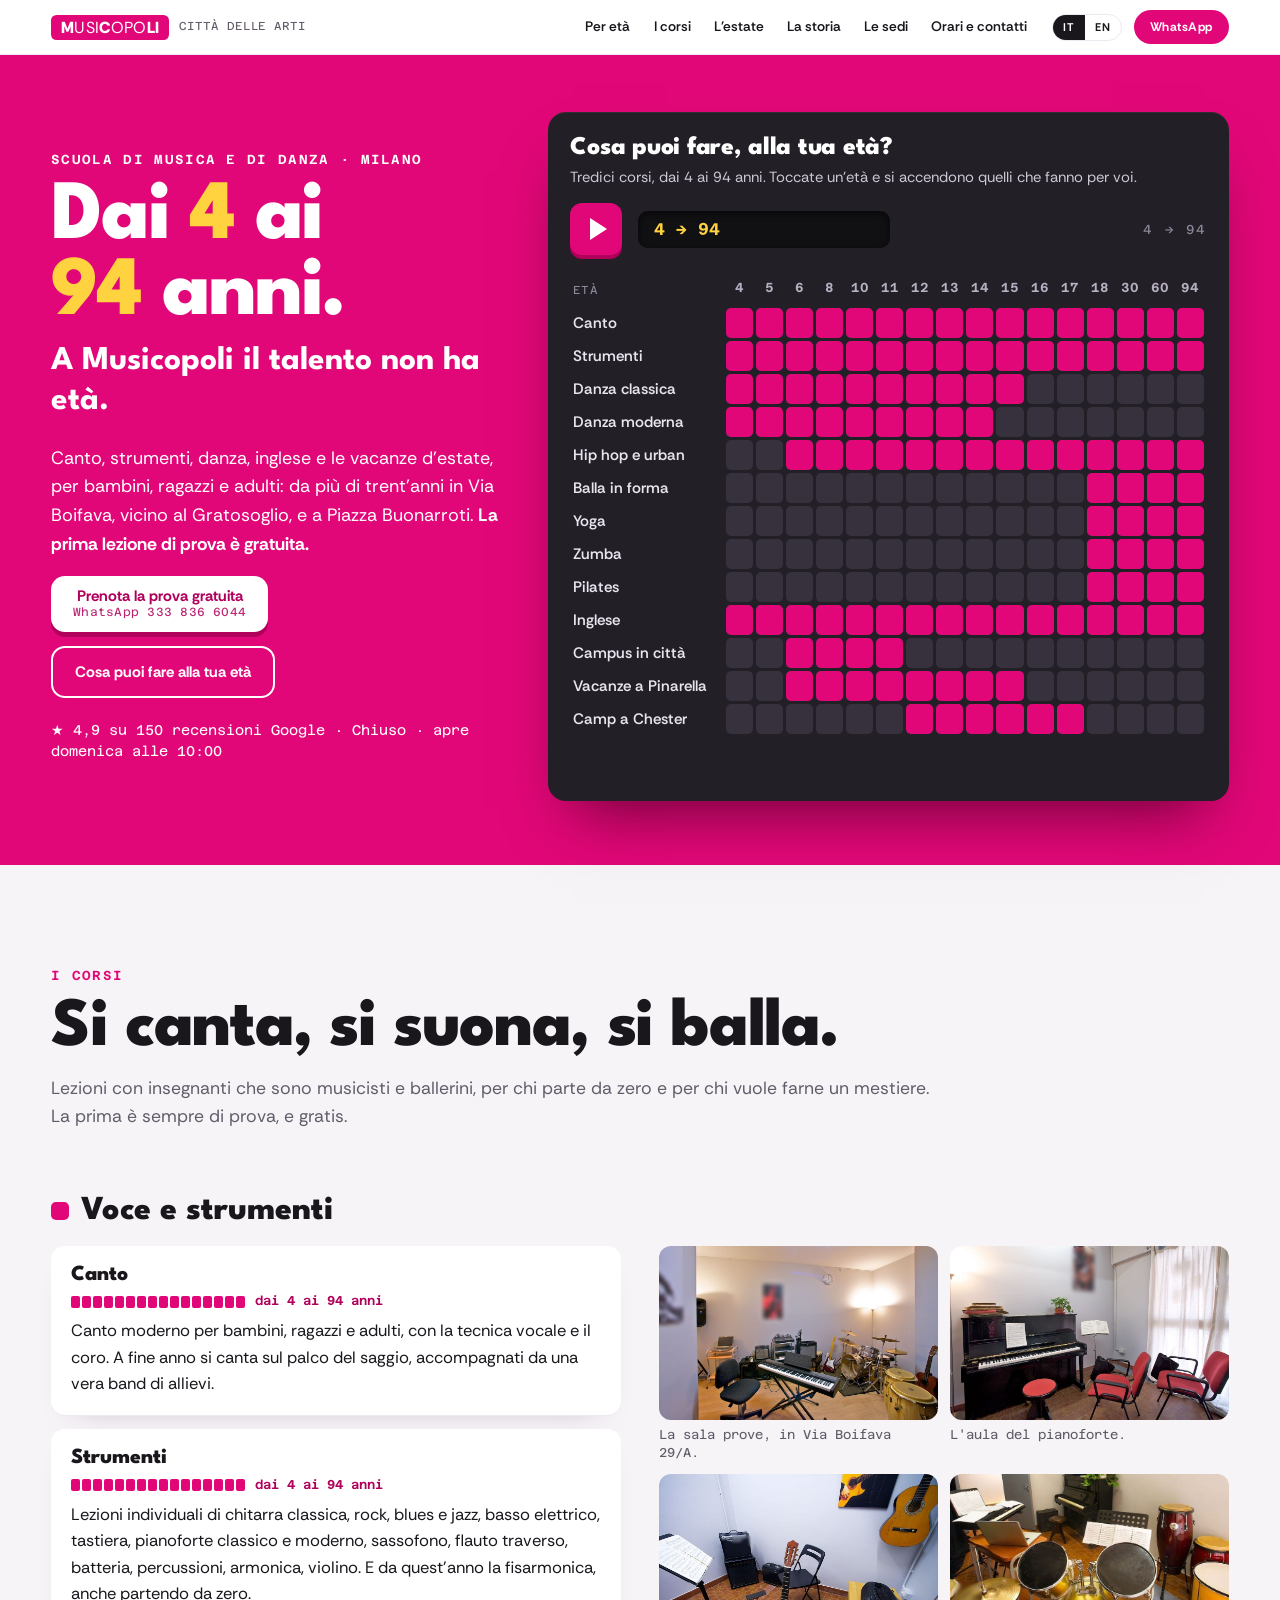
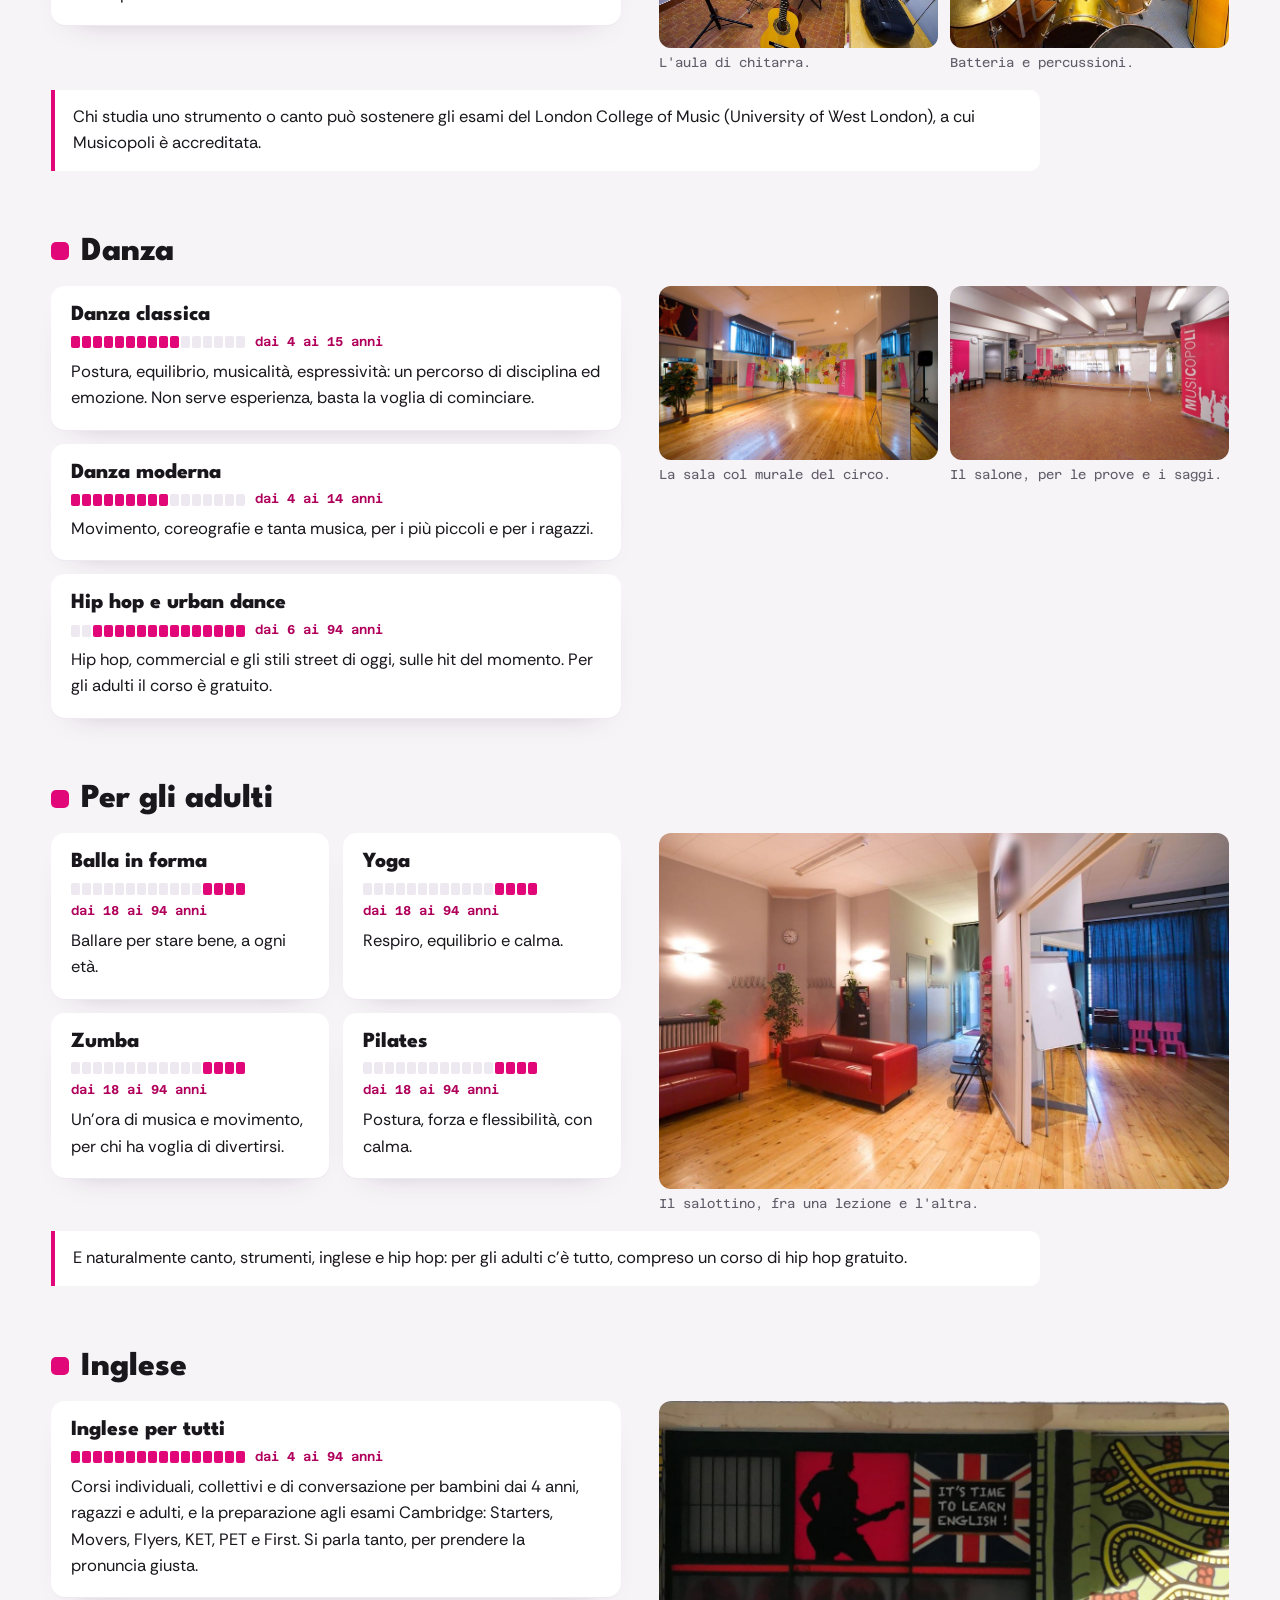
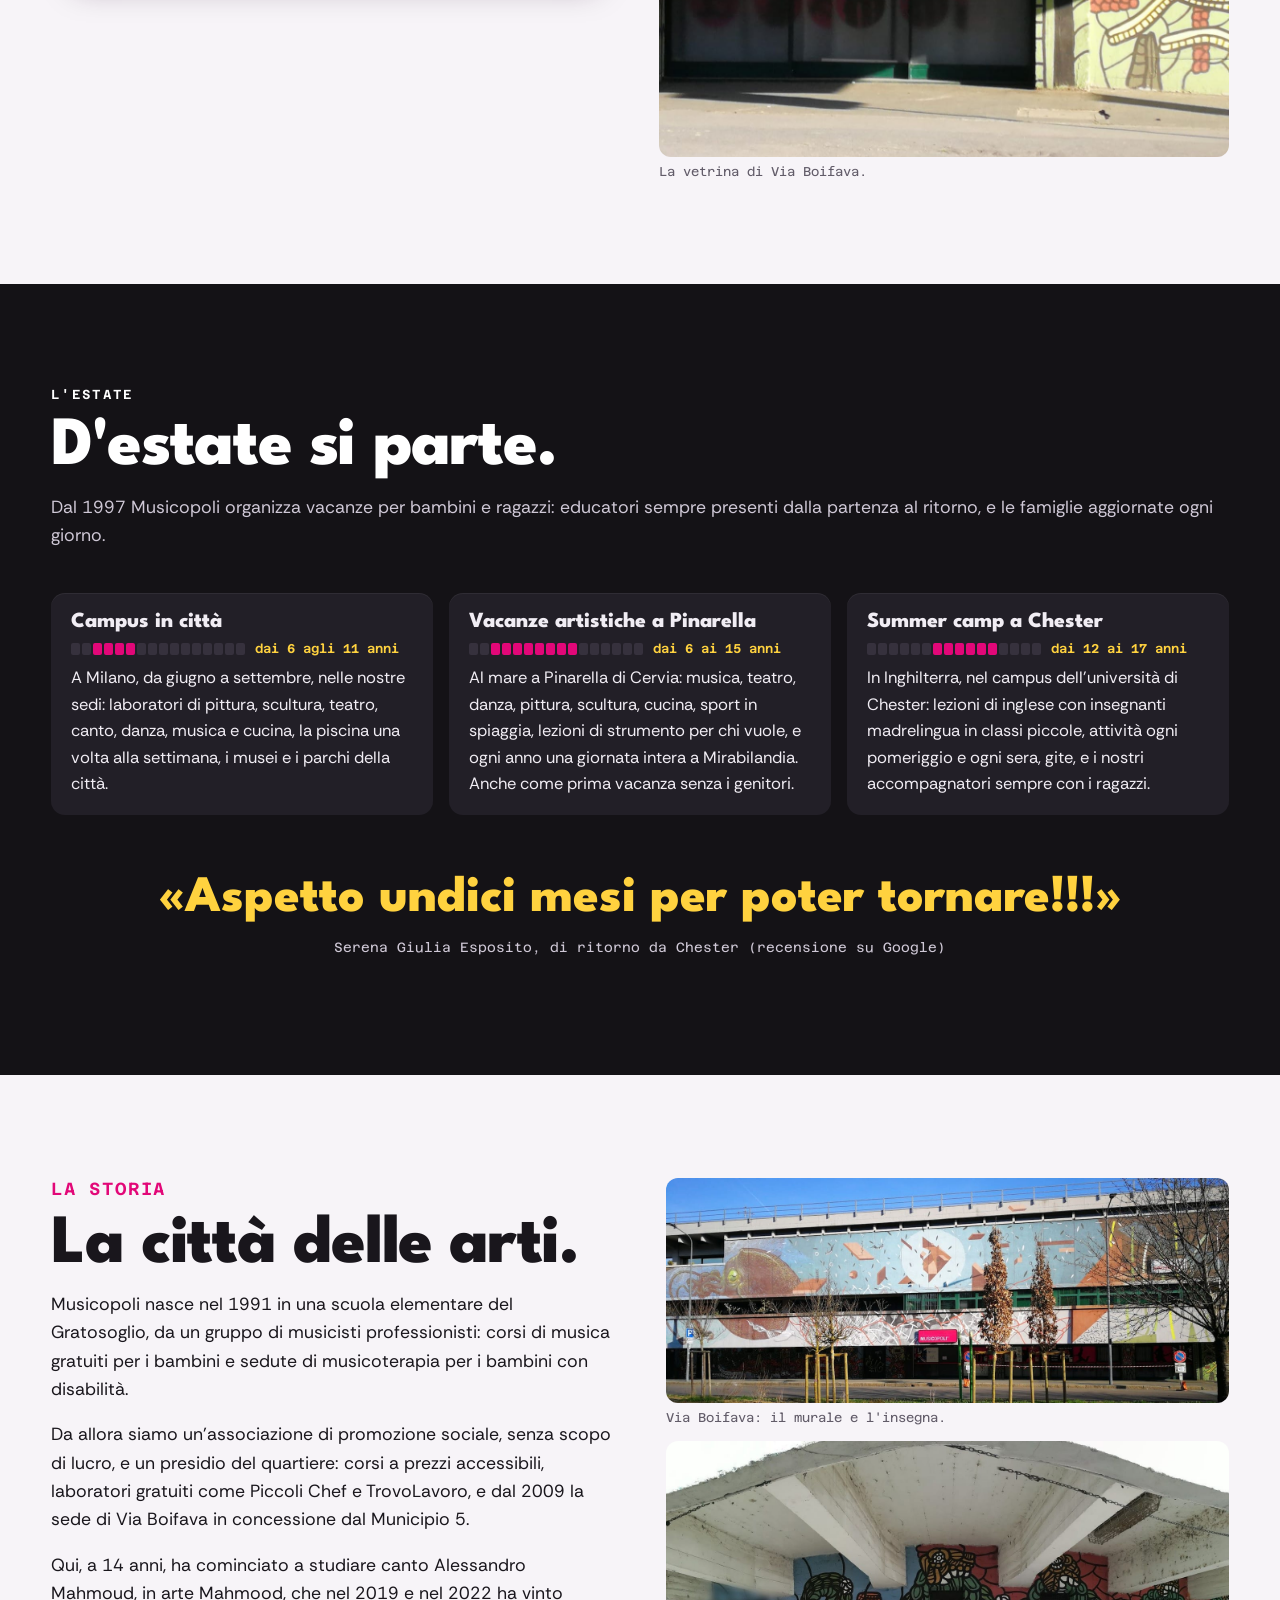
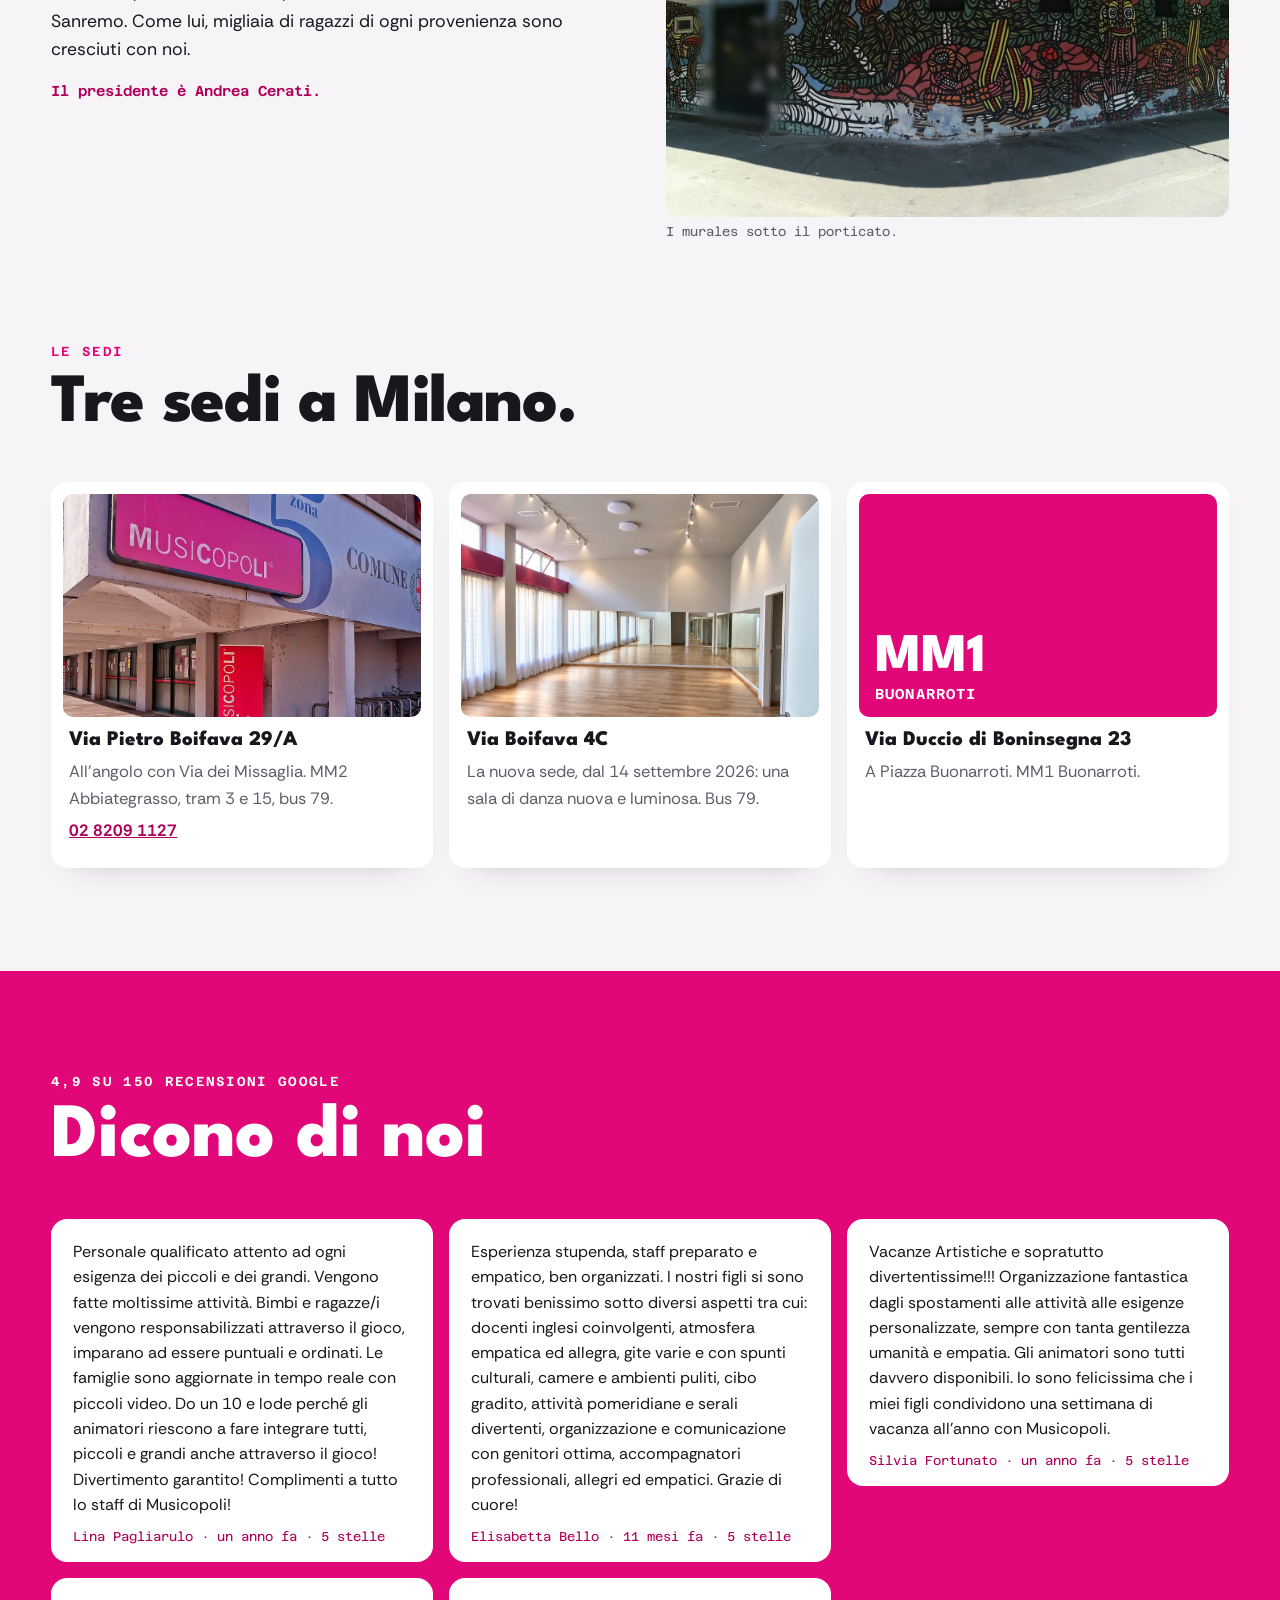
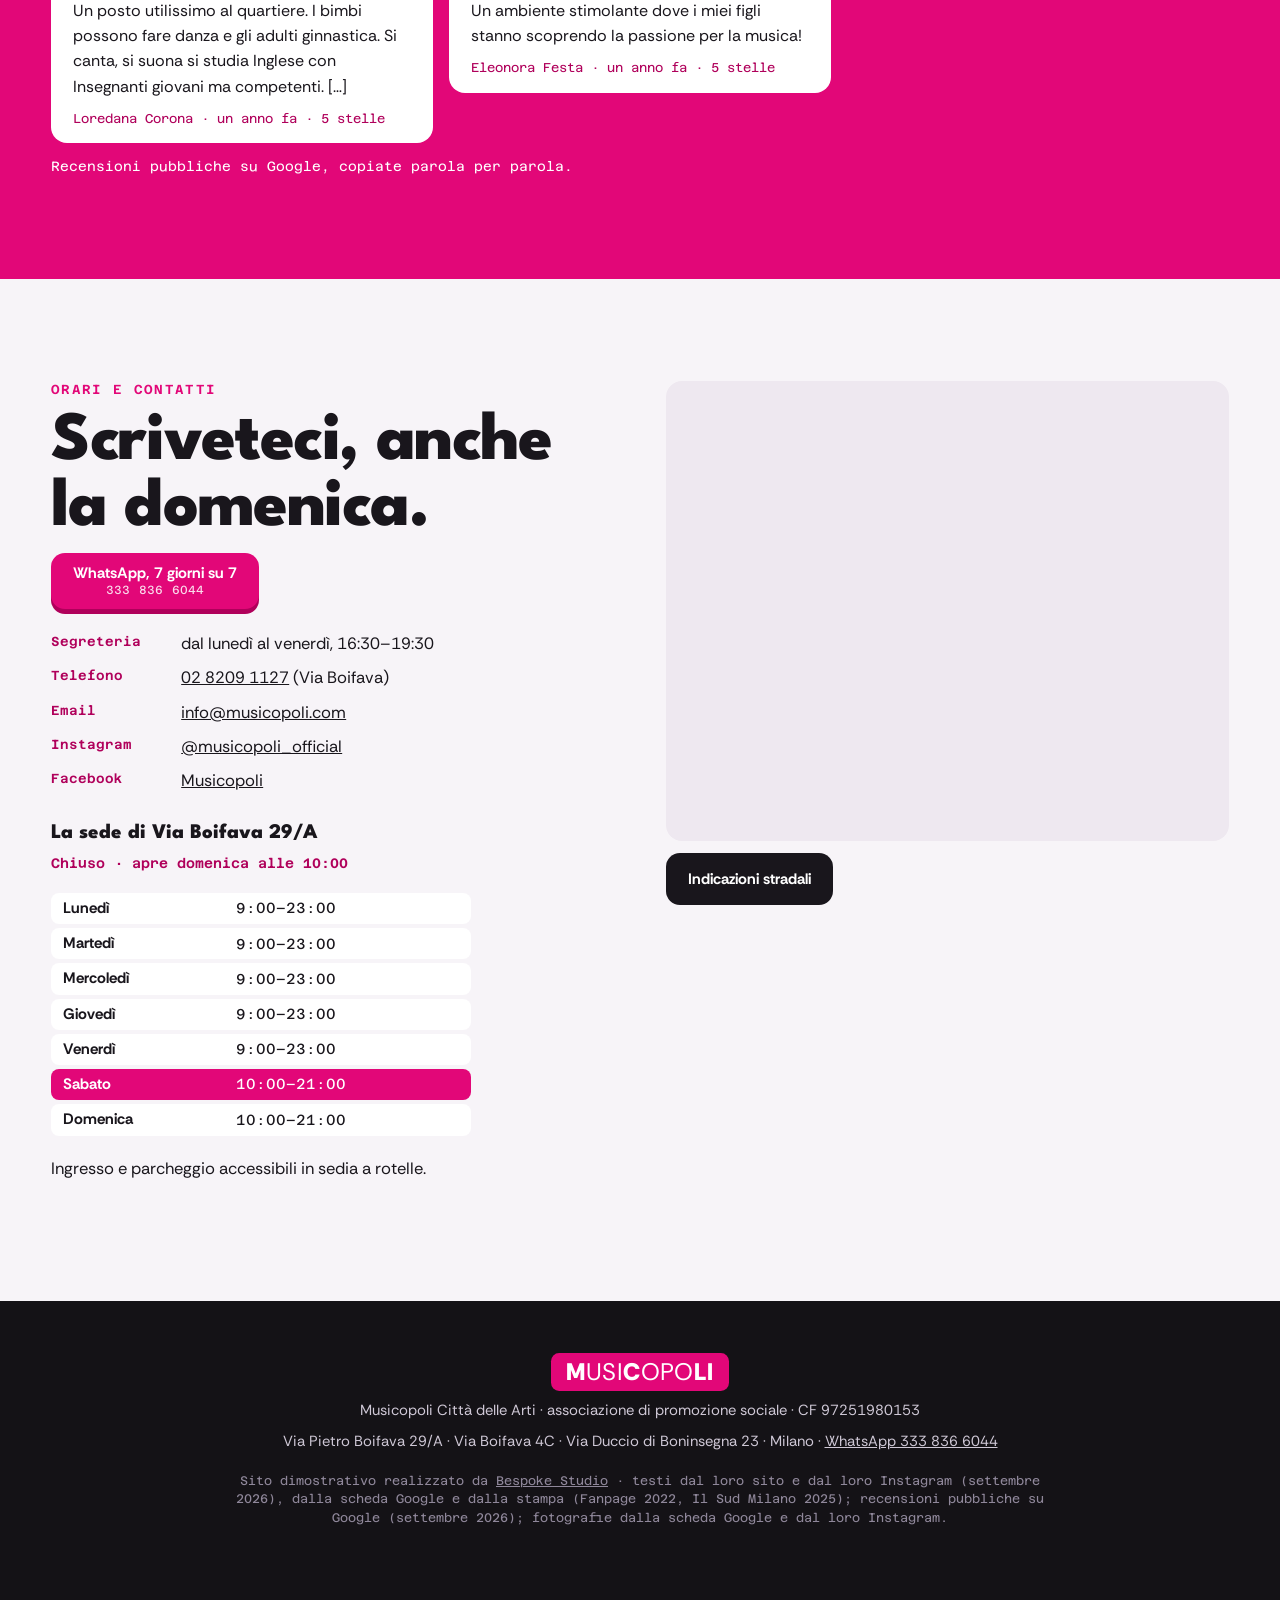
==== commit 7d9777b9: "Elenco dei corsi: solo l'iniziale in minuscolo «vacanze a Pinarella» e «camp a Chester»: i nomi prop" ====
--- a/index.html
+++ b/index.html
@@ -24,7 +24,7 @@
 <link rel="stylesheet" href="css/styles.css?v=1">
 <script src="https://cdn.jsdelivr.net/npm/gsap@3.12.5/dist/gsap.min.js" defer></script>
 <script src="https://cdn.jsdelivr.net/npm/gsap@3.12.5/dist/ScrollTrigger.min.js" defer></script>
-<script src="js/main.js?v=1" defer></script>
+<script src="js/main.js?v=2" defer></script>
 <script type="application/ld+json">
 {"@context":"https://schema.org","@type":["EducationalOrganization","LocalBusiness"],"name":"Musicopoli Città delle Arti","alternateName":"Musicopoli","description":"Accademia di formazione artistica, scuola di musica e scuola di danza: canto, strumenti, danza, inglese, campus e vacanze d'estate, dai 4 ai 94 anni","image":"https://rotenzark.github.io/musicopoli/img/og.jpg","url":"https://rotenzark.github.io/musicopoli/","telephone":"+390282091127","email":"info@musicopoli.com","foundingDate":"1991","sameAs":["https://www.instagram.com/musicopoli_official/","https://www.facebook.com/musicopoli/"],"address":{"@type":"PostalAddress","streetAddress":"Via Pietro Boifava 29/A","postalCode":"20142","addressLocality":"Milano","addressRegion":"MI","addressCountry":"IT"},"geo":{"@type":"GeoCoordinates","latitude":45.4272983,"longitude":9.1760055},"contactPoint":[{"@type":"ContactPoint","telephone":"+393338366044","contactType":"customer service","description":"Informazioni e prova gratuita, anche su WhatsApp, 7 giorni su 7"}],"openingHoursSpecification":[{"@type":"OpeningHoursSpecification","dayOfWeek":["Monday","Tuesday","Wednesday","Thursday","Friday"],"opens":"09:00","closes":"23:00"},{"@type":"OpeningHoursSpecification","dayOfWeek":["Saturday","Sunday"],"opens":"10:00","closes":"21:00"}]}
 </script>
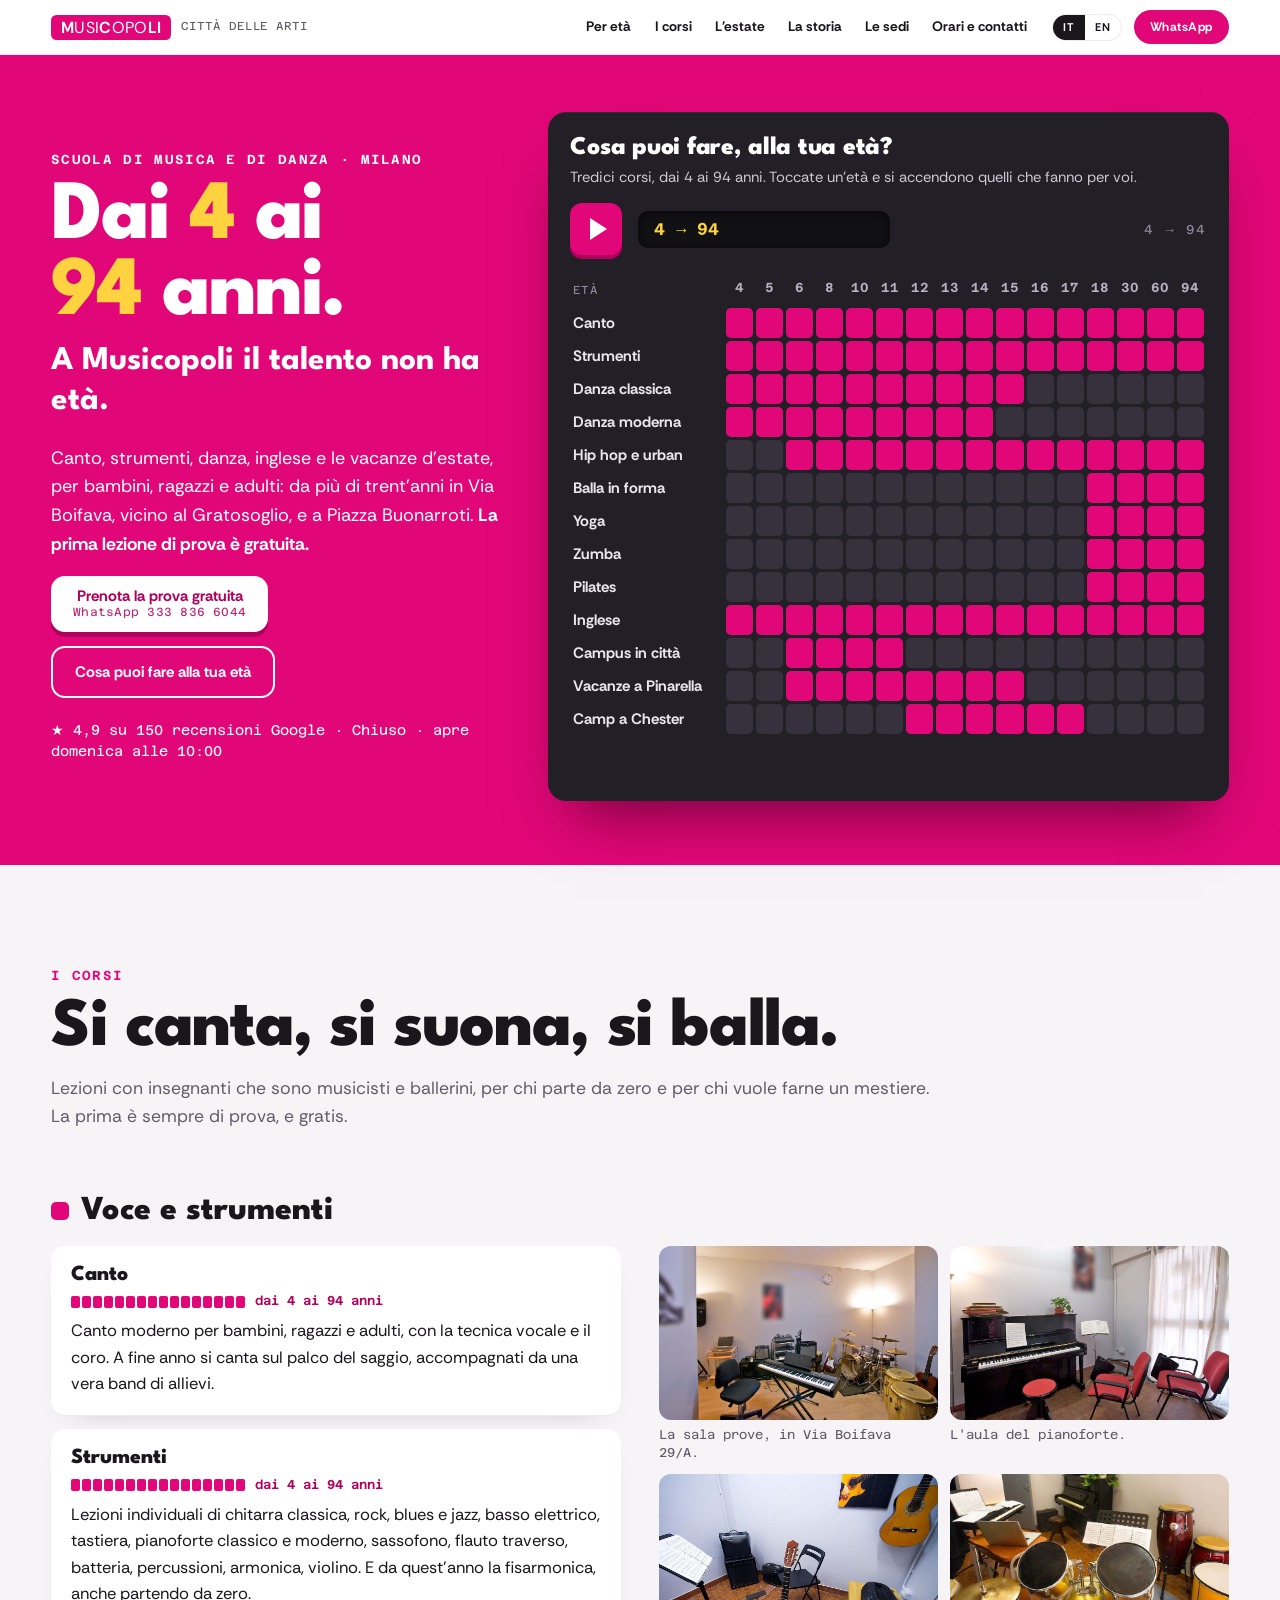
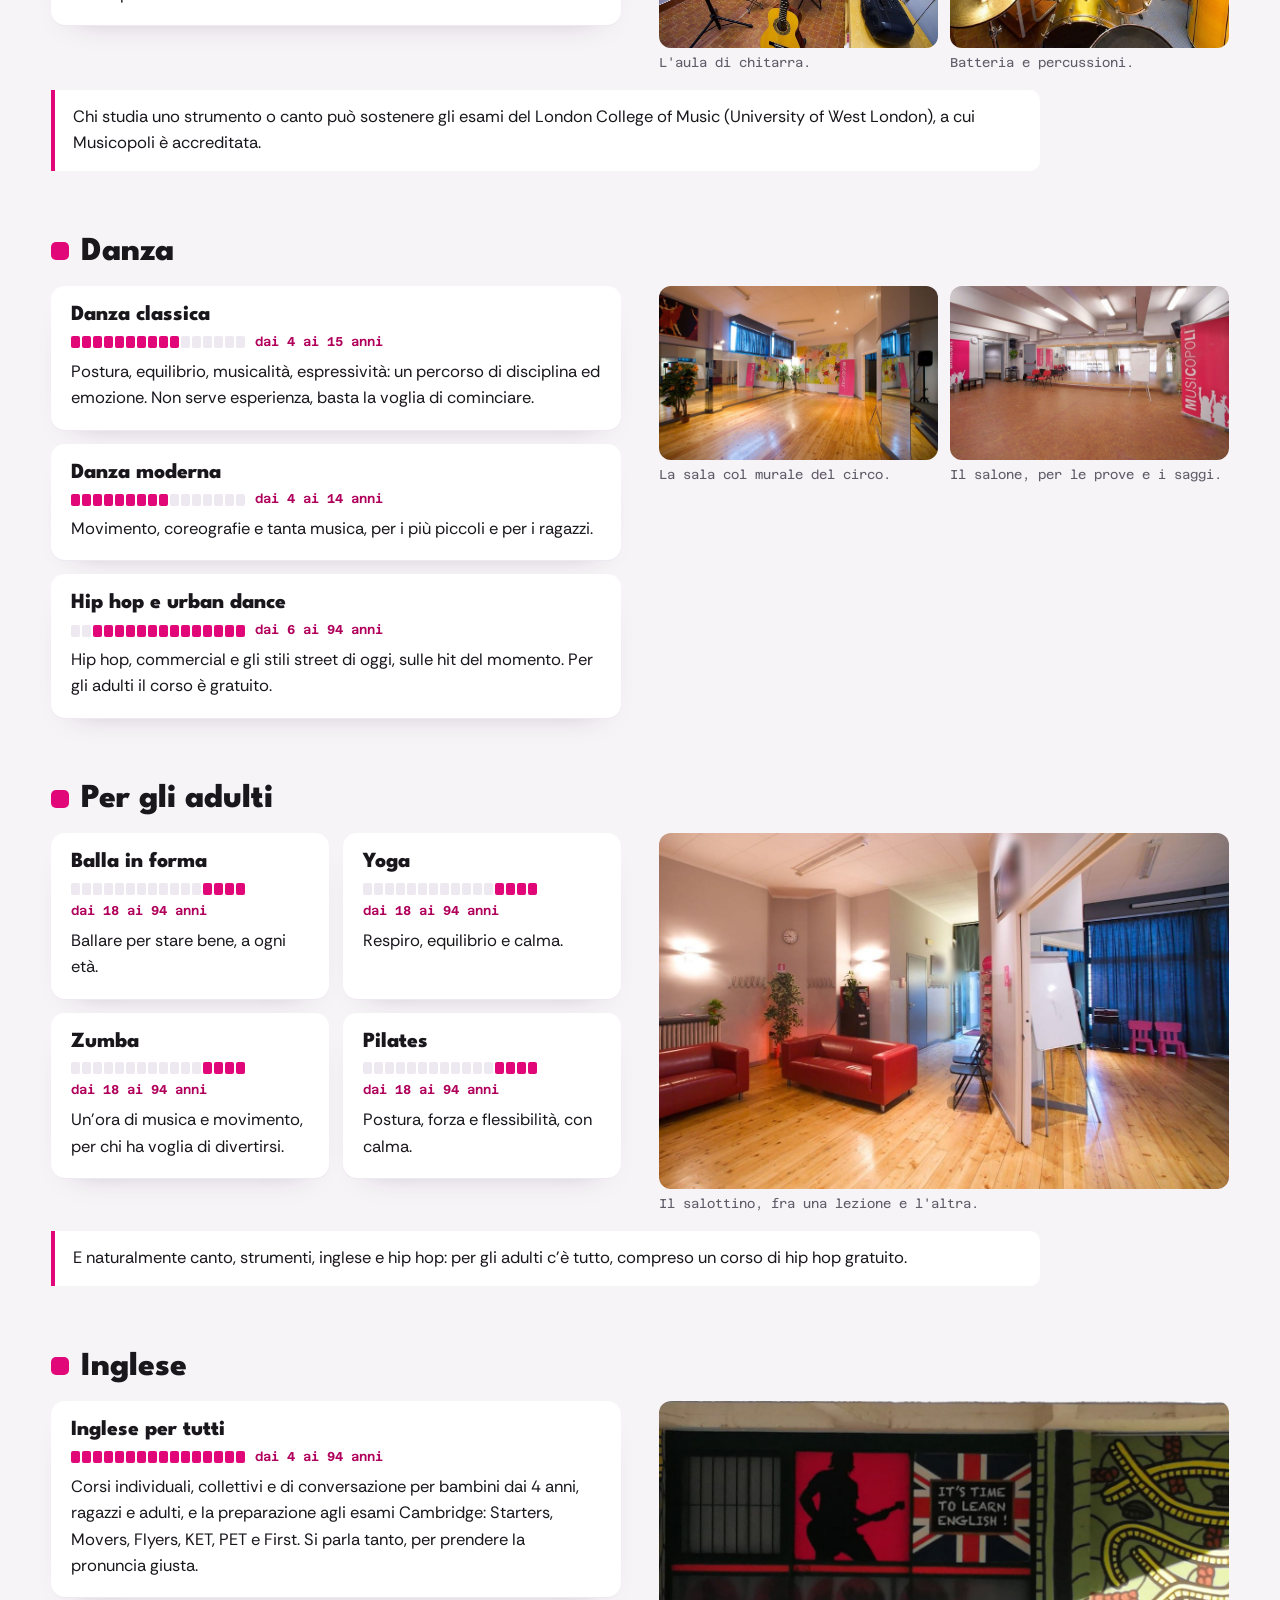
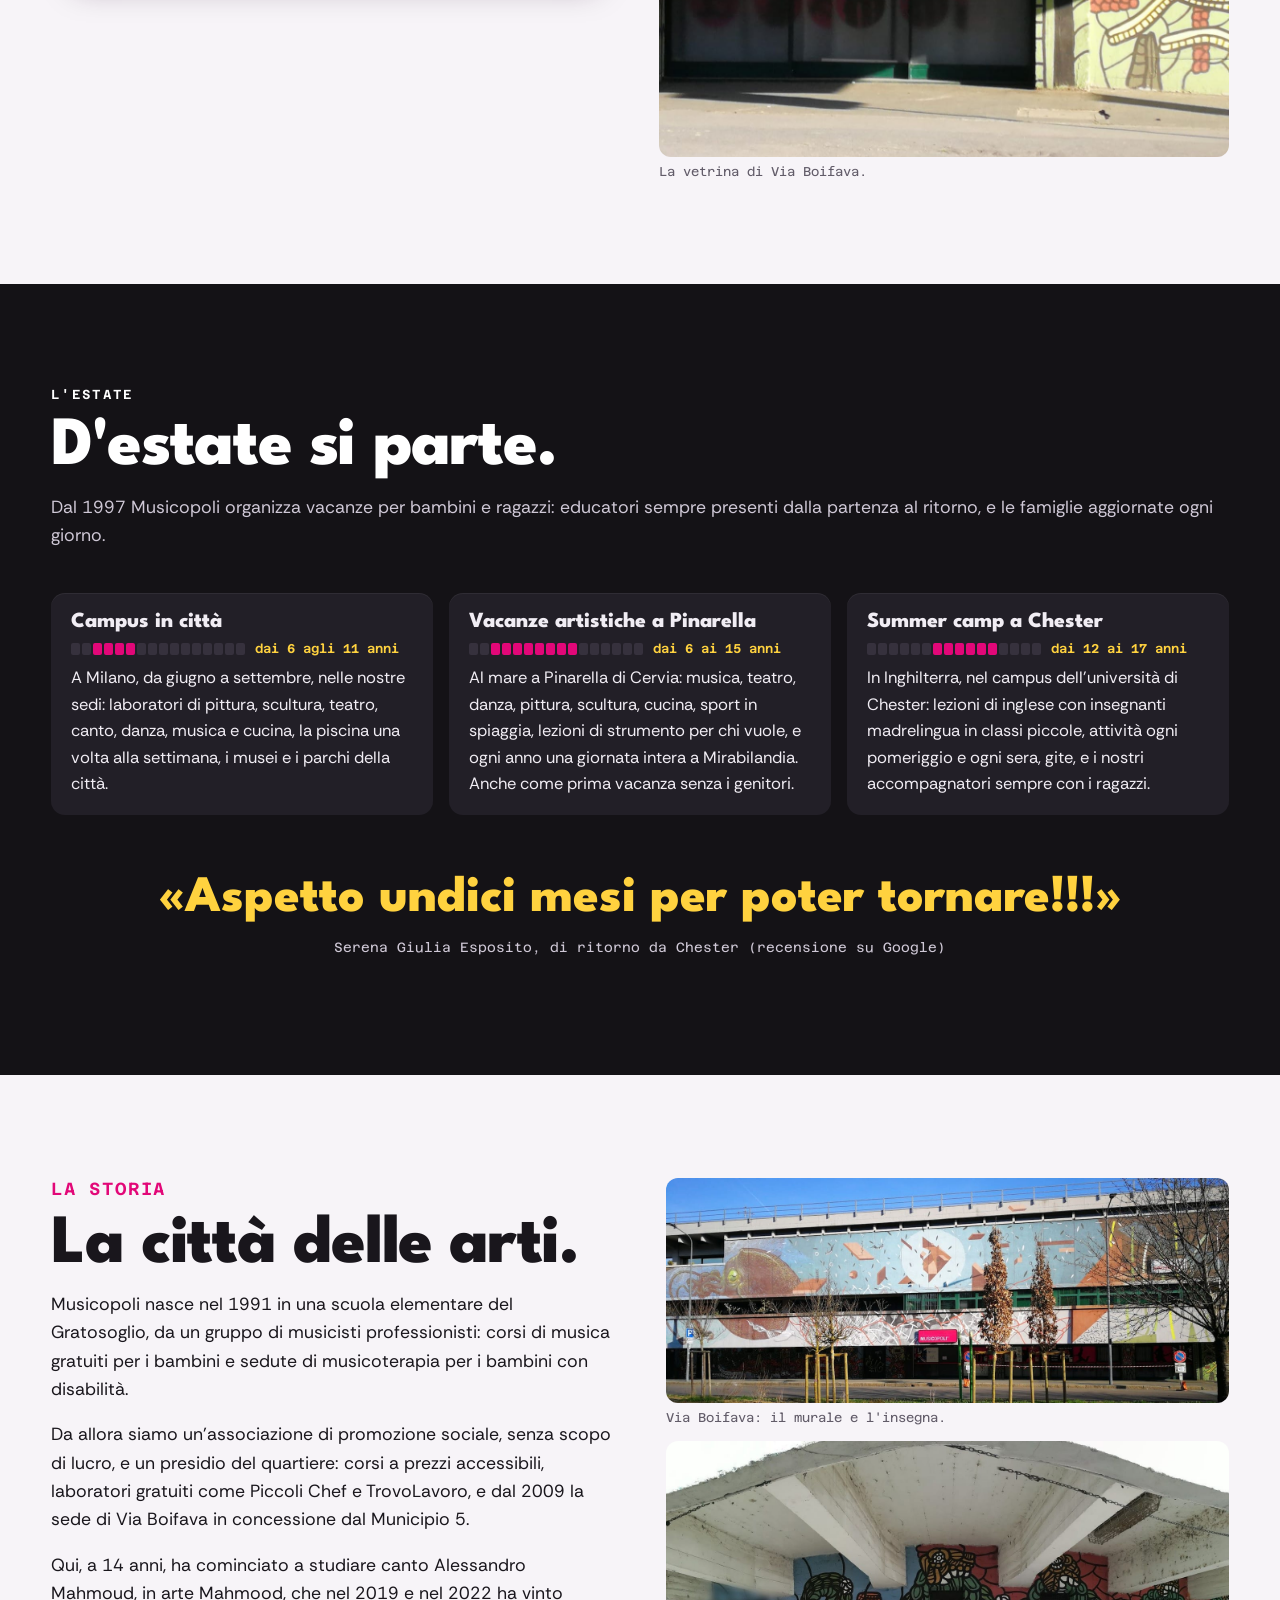
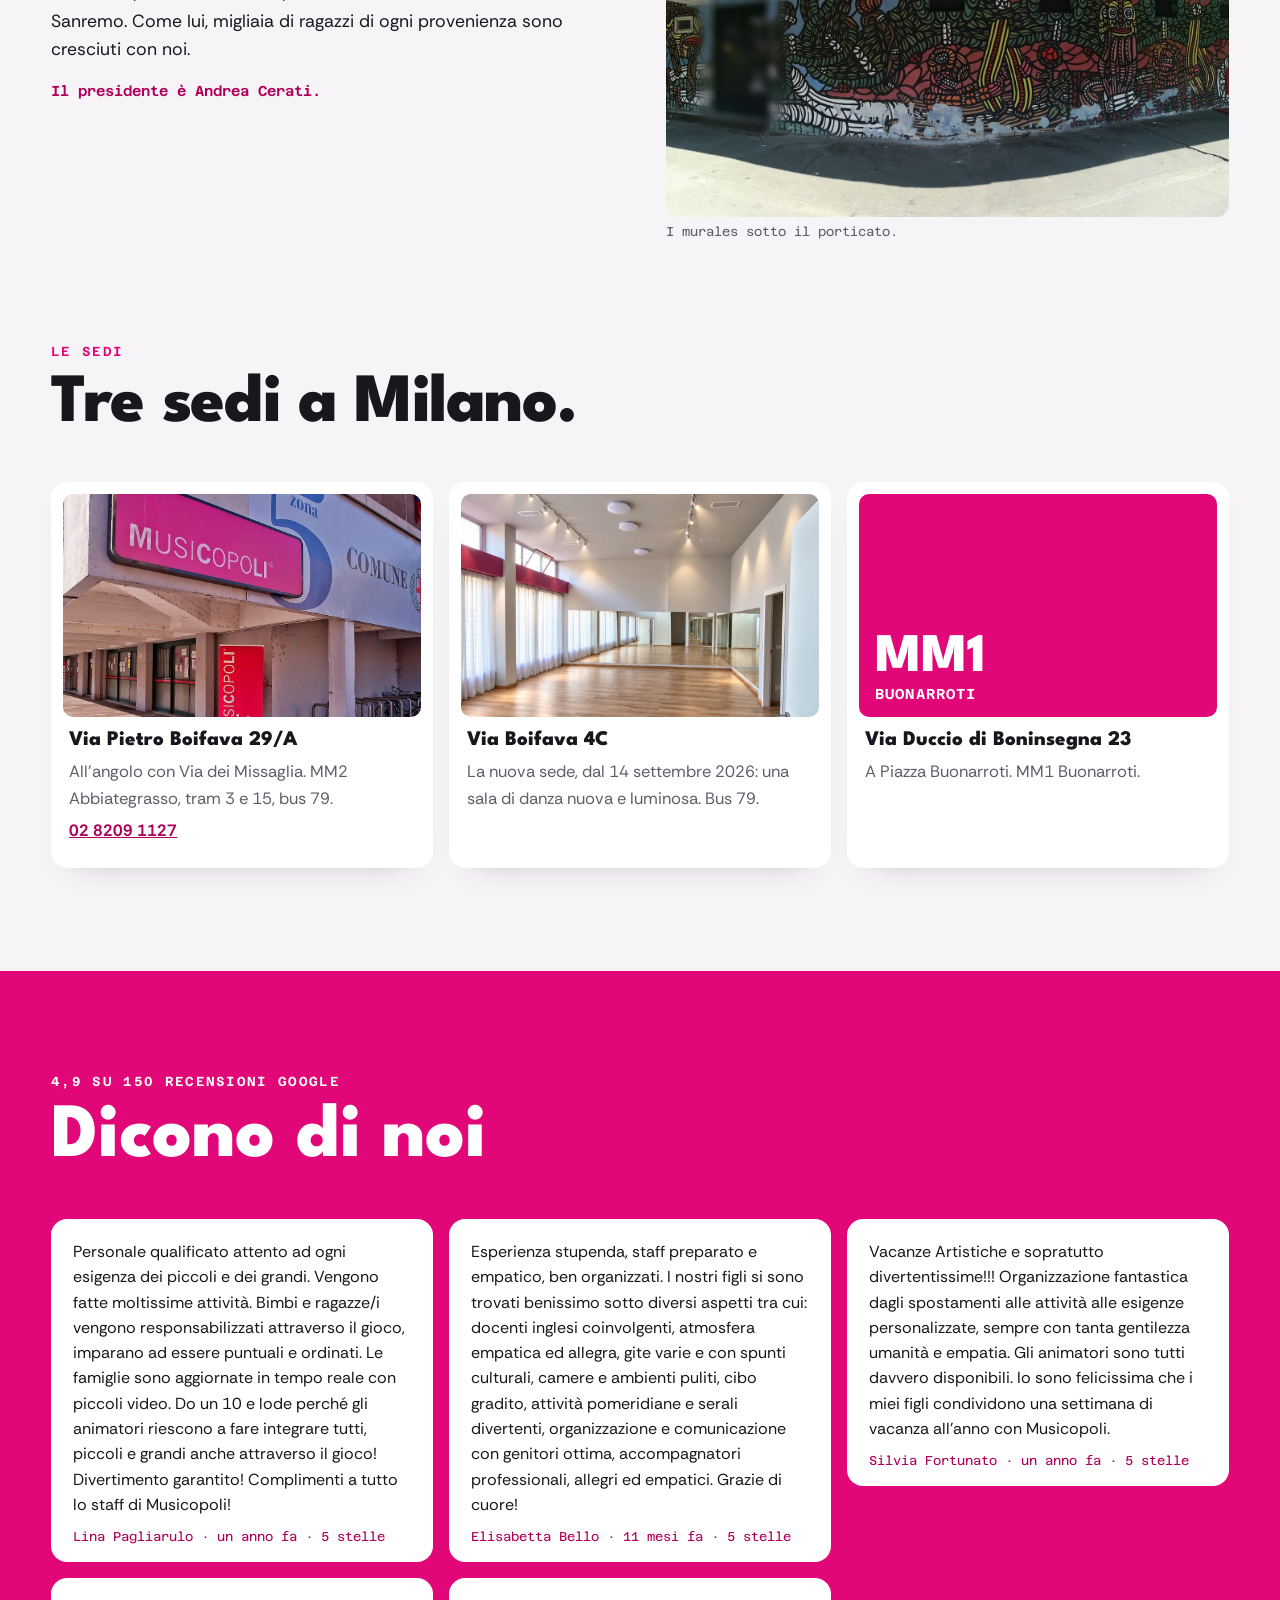
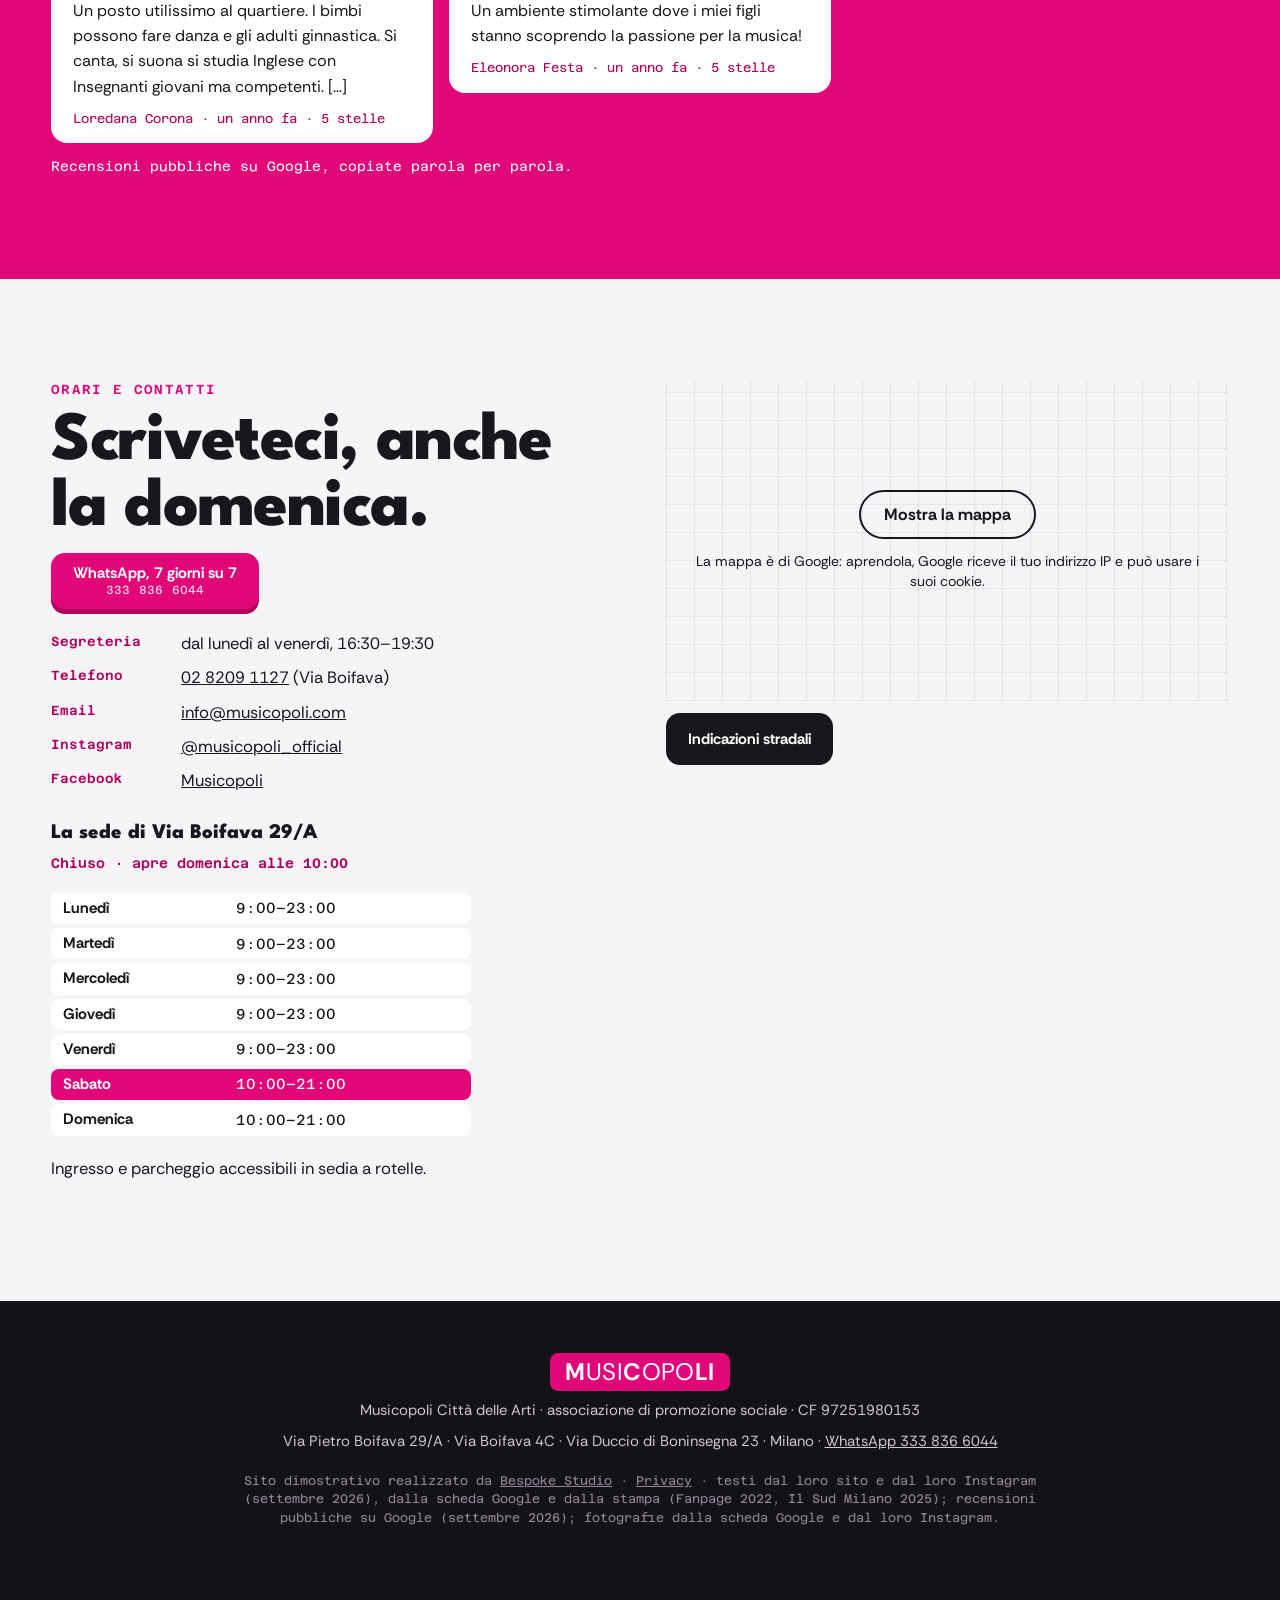
==== commit 41c78f65: "Privacy e pulizia: caratteri sul sito, mappa al clic, informativa, noindex - caratteri copiati nel s" ====
--- a/index.html
+++ b/index.html
@@ -3,6 +3,7 @@
 <head>
 <meta charset="utf-8">
 <meta name="viewport" content="width=device-width, initial-scale=1">
+<meta name="robots" content="noindex">
 <script>document.documentElement.classList.remove('no-js')</script>
 <title>Musicopoli Città delle Arti — scuola di musica e di danza a Milano, dai 4 ai 94 anni</title>
 <meta name="description" content="Musicopoli Città delle Arti, scuola di musica e di danza in Via Pietro Boifava 29/A a Milano: canto, strumenti, danza classica e moderna, hip hop, yoga, zumba, pilates, inglese, campus e vacanze d'estate. Dai 4 ai 94 anni, prima lezione di prova gratuita. WhatsApp 333 836 6044.">
@@ -18,9 +19,7 @@
 <link rel="icon" href="img/favicon.svg" type="image/svg+xml">
 <link rel="icon" href="img/favicon-32.png" sizes="32x32" type="image/png">
 <link rel="apple-touch-icon" href="img/apple-touch-icon.png">
-<link rel="preconnect" href="https://fonts.googleapis.com">
-<link rel="preconnect" href="https://fonts.gstatic.com" crossorigin>
-<link href="https://fonts.googleapis.com/css2?family=Azeret+Mono:wght@400;600&family=League+Spartan:wght@500;700;800&family=Rethink+Sans:ital,wght@0,400;0,500;0,700;1,400&display=swap" rel="stylesheet">
+<link rel="stylesheet" href="fonts/fonts.css?v=1">
 <link rel="stylesheet" href="css/styles.css?v=1">
 <script src="https://cdn.jsdelivr.net/npm/gsap@3.12.5/dist/gsap.min.js" defer></script>
 <script src="https://cdn.jsdelivr.net/npm/gsap@3.12.5/dist/ScrollTrigger.min.js" defer></script>
@@ -284,7 +283,7 @@
       <p data-i18n="o.acc">Ingresso e parcheggio accessibili in sedia a rotelle.</p>
     </div>
     <div class="mappa">
-      <iframe src="https://www.google.com/maps?q=Musicopoli,+Via+Pietro+Boifava+29A,+20142+Milano&amp;z=16&amp;output=embed" title="Mappa: Musicopoli, Via Pietro Boifava 29/A, Milano" data-i18n-title="o.mappa" loading="lazy" referrerpolicy="no-referrer-when-downgrade"></iframe>
+      <div class="mappa-clic" data-mappa-clic style="--mappa-h: 320px"><template><iframe src="https://www.google.com/maps?q=Musicopoli,+Via+Pietro+Boifava+29A,+20142+Milano&amp;z=16&amp;output=embed" title="Mappa: Musicopoli, Via Pietro Boifava 29/A, Milano" data-i18n-title="o.mappa" loading="lazy" referrerpolicy="no-referrer-when-downgrade"></iframe></template><div class="mappa-clic__velo"><a class="mappa-clic__btn" href="https://www.google.com/maps/search/?api=1&amp;query=Musicopoli+Via+Pietro+Boifava+29A+Milano" target="_blank" rel="noopener">Mostra la mappa</a><p class="mappa-clic__nota">La mappa è di Google: aprendola, Google riceve il tuo indirizzo IP e può usare i suoi cookie.</p></div></div>
       <a class="btn btn--scuro" href="https://www.google.com/maps/search/?api=1&amp;query=Musicopoli+Via+Pietro+Boifava+29A+Milano" target="_blank" rel="noopener" data-i18n="o.btn">Indicazioni stradali</a>
     </div>
   </section>
@@ -295,7 +294,7 @@
   <p class="marchio marchio--piede"><span class="marchio__b">M</span>USI<span class="marchio__b">C</span>OPO<span class="marchio__b">LI</span></p>
   <p>Musicopoli Città delle Arti · <span data-i18n="z.aps">associazione di promozione sociale</span> · CF 97251980153</p>
   <p>Via Pietro Boifava 29/A · Via Boifava 4C · Via Duccio di Boninsegna 23 · Milano · <a href="https://wa.me/393338366044" target="_blank" rel="noopener">WhatsApp 333&nbsp;836&nbsp;6044</a></p>
-  <p class="piede__cred" data-i18n="z.cred">Sito dimostrativo realizzato da <a href="https://bespokestud.io" rel="noopener">Bespoke Studio</a> · testi dal loro sito e dal loro Instagram (settembre 2026), dalla scheda Google e dalla stampa (Fanpage 2022, Il Sud Milano 2025); recensioni pubbliche su Google (settembre 2026); fotografie dalla scheda Google e dal loro Instagram.</p>
+  <p class="piede__cred" data-i18n="z.cred">Sito dimostrativo realizzato da <a href="https://bespokestud.io" rel="noopener">Bespoke Studio</a> · <a href="privacy.html">Privacy</a> · testi dal loro sito e dal loro Instagram (settembre 2026), dalla scheda Google e dalla stampa (Fanpage 2022, Il Sud Milano 2025); recensioni pubbliche su Google (settembre 2026); fotografie dalla scheda Google e dal loro Instagram.</p>
 </footer>
 
 <nav id="actionBar" class="barra" aria-label="Azioni rapide" data-i18n-aria="x.nav">
@@ -310,5 +309,6 @@
   <img id="lightboxImg" src="" alt="">
 </div>
 
+<script src="js/mappa-clic.js?v=1" defer></script>
 </body>
 </html>
--- a/fonts/fonts.css
+++ b/fonts/fonts.css
@@ -0,0 +1,190 @@
+/* Caratteri ospitati sul sito: nessuna richiesta a Google Fonts o Fontshare (giro privacy 1/10/2026). Licenze in LICENSE.txt. */
+/* latin-ext */
+@font-face {
+  font-family: 'Azeret Mono';
+  font-style: normal;
+  font-weight: 400;
+  font-display: swap;
+  src: url(azeretmono-v21-3XFuErsiyJsY9O_Gepph-HHvZfnk3Q.woff2) format('woff2');
+  unicode-range: U+0100-02BA, U+02BD-02C5, U+02C7-02CC, U+02CE-02D7, U+02DD-02FF, U+0304, U+0308, U+0329, U+1D00-1DBF, U+1E00-1E9F, U+1EF2-1EFF, U+2020, U+20A0-20AB, U+20AD-20C0, U+2113, U+2C60-2C7F, U+A720-A7FF;
+}
+/* latin */
+@font-face {
+  font-family: 'Azeret Mono';
+  font-style: normal;
+  font-weight: 400;
+  font-display: swap;
+  src: url(azeretmono-v21-3XFuErsiyJsY9O_Gepph-HHhZfk.woff2) format('woff2');
+  unicode-range: U+0000-00FF, U+0131, U+0152-0153, U+02BB-02BC, U+02C6, U+02DA, U+02DC, U+0304, U+0308, U+0329, U+2000-206F, U+20AC, U+2122, U+2191, U+2193, U+2212, U+2215, U+FEFF, U+FFFD;
+}
+/* latin-ext */
+@font-face {
+  font-family: 'Azeret Mono';
+  font-style: normal;
+  font-weight: 600;
+  font-display: swap;
+  src: url(azeretmono-v21-3XFuErsiyJsY9O_Gepph-HHvZfnk3Q.woff2) format('woff2');
+  unicode-range: U+0100-02BA, U+02BD-02C5, U+02C7-02CC, U+02CE-02D7, U+02DD-02FF, U+0304, U+0308, U+0329, U+1D00-1DBF, U+1E00-1E9F, U+1EF2-1EFF, U+2020, U+20A0-20AB, U+20AD-20C0, U+2113, U+2C60-2C7F, U+A720-A7FF;
+}
+/* latin */
+@font-face {
+  font-family: 'Azeret Mono';
+  font-style: normal;
+  font-weight: 600;
+  font-display: swap;
+  src: url(azeretmono-v21-3XFuErsiyJsY9O_Gepph-HHhZfk.woff2) format('woff2');
+  unicode-range: U+0000-00FF, U+0131, U+0152-0153, U+02BB-02BC, U+02C6, U+02DA, U+02DC, U+0304, U+0308, U+0329, U+2000-206F, U+20AC, U+2122, U+2191, U+2193, U+2212, U+2215, U+FEFF, U+FFFD;
+}
+/* vietnamese */
+@font-face {
+  font-family: 'League Spartan';
+  font-style: normal;
+  font-weight: 500;
+  font-display: swap;
+  src: url(leaguespartan-v15-kJEqBuEW6A0lliaV_m88ja5TwvZ_LZmFDA.woff2) format('woff2');
+  unicode-range: U+0102-0103, U+0110-0111, U+0128-0129, U+0168-0169, U+01A0-01A1, U+01AF-01B0, U+0300-0301, U+0303-0304, U+0308-0309, U+0323, U+0329, U+1EA0-1EF9, U+20AB;
+}
+/* latin-ext */
+@font-face {
+  font-family: 'League Spartan';
+  font-style: normal;
+  font-weight: 500;
+  font-display: swap;
+  src: url(leaguespartan-v15-kJEqBuEW6A0lliaV_m88ja5TwvZ-LZmFDA.woff2) format('woff2');
+  unicode-range: U+0100-02BA, U+02BD-02C5, U+02C7-02CC, U+02CE-02D7, U+02DD-02FF, U+0304, U+0308, U+0329, U+1D00-1DBF, U+1E00-1E9F, U+1EF2-1EFF, U+2020, U+20A0-20AB, U+20AD-20C0, U+2113, U+2C60-2C7F, U+A720-A7FF;
+}
+/* latin */
+@font-face {
+  font-family: 'League Spartan';
+  font-style: normal;
+  font-weight: 500;
+  font-display: swap;
+  src: url(leaguespartan-v15-kJEqBuEW6A0lliaV_m88ja5TwvZwLZk.woff2) format('woff2');
+  unicode-range: U+0000-00FF, U+0131, U+0152-0153, U+02BB-02BC, U+02C6, U+02DA, U+02DC, U+0304, U+0308, U+0329, U+2000-206F, U+20AC, U+2122, U+2191, U+2193, U+2212, U+2215, U+FEFF, U+FFFD;
+}
+/* vietnamese */
+@font-face {
+  font-family: 'League Spartan';
+  font-style: normal;
+  font-weight: 700;
+  font-display: swap;
+  src: url(leaguespartan-v15-kJEqBuEW6A0lliaV_m88ja5TwvZ_LZmFDA.woff2) format('woff2');
+  unicode-range: U+0102-0103, U+0110-0111, U+0128-0129, U+0168-0169, U+01A0-01A1, U+01AF-01B0, U+0300-0301, U+0303-0304, U+0308-0309, U+0323, U+0329, U+1EA0-1EF9, U+20AB;
+}
+/* latin-ext */
+@font-face {
+  font-family: 'League Spartan';
+  font-style: normal;
+  font-weight: 700;
+  font-display: swap;
+  src: url(leaguespartan-v15-kJEqBuEW6A0lliaV_m88ja5TwvZ-LZmFDA.woff2) format('woff2');
+  unicode-range: U+0100-02BA, U+02BD-02C5, U+02C7-02CC, U+02CE-02D7, U+02DD-02FF, U+0304, U+0308, U+0329, U+1D00-1DBF, U+1E00-1E9F, U+1EF2-1EFF, U+2020, U+20A0-20AB, U+20AD-20C0, U+2113, U+2C60-2C7F, U+A720-A7FF;
+}
+/* latin */
+@font-face {
+  font-family: 'League Spartan';
+  font-style: normal;
+  font-weight: 700;
+  font-display: swap;
+  src: url(leaguespartan-v15-kJEqBuEW6A0lliaV_m88ja5TwvZwLZk.woff2) format('woff2');
+  unicode-range: U+0000-00FF, U+0131, U+0152-0153, U+02BB-02BC, U+02C6, U+02DA, U+02DC, U+0304, U+0308, U+0329, U+2000-206F, U+20AC, U+2122, U+2191, U+2193, U+2212, U+2215, U+FEFF, U+FFFD;
+}
+/* vietnamese */
+@font-face {
+  font-family: 'League Spartan';
+  font-style: normal;
+  font-weight: 800;
+  font-display: swap;
+  src: url(leaguespartan-v15-kJEqBuEW6A0lliaV_m88ja5TwvZ_LZmFDA.woff2) format('woff2');
+  unicode-range: U+0102-0103, U+0110-0111, U+0128-0129, U+0168-0169, U+01A0-01A1, U+01AF-01B0, U+0300-0301, U+0303-0304, U+0308-0309, U+0323, U+0329, U+1EA0-1EF9, U+20AB;
+}
+/* latin-ext */
+@font-face {
+  font-family: 'League Spartan';
+  font-style: normal;
+  font-weight: 800;
+  font-display: swap;
+  src: url(leaguespartan-v15-kJEqBuEW6A0lliaV_m88ja5TwvZ-LZmFDA.woff2) format('woff2');
+  unicode-range: U+0100-02BA, U+02BD-02C5, U+02C7-02CC, U+02CE-02D7, U+02DD-02FF, U+0304, U+0308, U+0329, U+1D00-1DBF, U+1E00-1E9F, U+1EF2-1EFF, U+2020, U+20A0-20AB, U+20AD-20C0, U+2113, U+2C60-2C7F, U+A720-A7FF;
+}
+/* latin */
+@font-face {
+  font-family: 'League Spartan';
+  font-style: normal;
+  font-weight: 800;
+  font-display: swap;
+  src: url(leaguespartan-v15-kJEqBuEW6A0lliaV_m88ja5TwvZwLZk.woff2) format('woff2');
+  unicode-range: U+0000-00FF, U+0131, U+0152-0153, U+02BB-02BC, U+02C6, U+02DA, U+02DC, U+0304, U+0308, U+0329, U+2000-206F, U+20AC, U+2122, U+2191, U+2193, U+2212, U+2215, U+FEFF, U+FFFD;
+}
+/* latin-ext */
+@font-face {
+  font-family: 'Rethink Sans';
+  font-style: italic;
+  font-weight: 400;
+  font-display: swap;
+  src: url(rethinksans-v7-AMOFz4SDuXOMCPfdoglY9JQEUUK5wyyTfpeth6kS4A3clIeema4.woff2) format('woff2');
+  unicode-range: U+0100-02BA, U+02BD-02C5, U+02C7-02CC, U+02CE-02D7, U+02DD-02FF, U+0304, U+0308, U+0329, U+1D00-1DBF, U+1E00-1E9F, U+1EF2-1EFF, U+2020, U+20A0-20AB, U+20AD-20C0, U+2113, U+2C60-2C7F, U+A720-A7FF;
+}
+/* latin */
+@font-face {
+  font-family: 'Rethink Sans';
+  font-style: italic;
+  font-weight: 400;
+  font-display: swap;
+  src: url(rethinksans-v7-AMOFz4SDuXOMCPfdoglY9JQEUUK5wyyTfpeth6kS4A3cmoee.woff2) format('woff2');
+  unicode-range: U+0000-00FF, U+0131, U+0152-0153, U+02BB-02BC, U+02C6, U+02DA, U+02DC, U+0304, U+0308, U+0329, U+2000-206F, U+20AC, U+2122, U+2191, U+2193, U+2212, U+2215, U+FEFF, U+FFFD;
+}
+/* latin-ext */
+@font-face {
+  font-family: 'Rethink Sans';
+  font-style: normal;
+  font-weight: 400;
+  font-display: swap;
+  src: url(rethinksans-v7-AMOWz4SDuXOMCPfdoglY9JQEWli389k.woff2) format('woff2');
+  unicode-range: U+0100-02BA, U+02BD-02C5, U+02C7-02CC, U+02CE-02D7, U+02DD-02FF, U+0304, U+0308, U+0329, U+1D00-1DBF, U+1E00-1E9F, U+1EF2-1EFF, U+2020, U+20A0-20AB, U+20AD-20C0, U+2113, U+2C60-2C7F, U+A720-A7FF;
+}
+/* latin */
+@font-face {
+  font-family: 'Rethink Sans';
+  font-style: normal;
+  font-weight: 400;
+  font-display: swap;
+  src: url(rethinksans-v7-AMOWz4SDuXOMCPfdoglY9JQEVFi3.woff2) format('woff2');
+  unicode-range: U+0000-00FF, U+0131, U+0152-0153, U+02BB-02BC, U+02C6, U+02DA, U+02DC, U+0304, U+0308, U+0329, U+2000-206F, U+20AC, U+2122, U+2191, U+2193, U+2212, U+2215, U+FEFF, U+FFFD;
+}
+/* latin-ext */
+@font-face {
+  font-family: 'Rethink Sans';
+  font-style: normal;
+  font-weight: 500;
+  font-display: swap;
+  src: url(rethinksans-v7-AMOWz4SDuXOMCPfdoglY9JQEWli389k.woff2) format('woff2');
+  unicode-range: U+0100-02BA, U+02BD-02C5, U+02C7-02CC, U+02CE-02D7, U+02DD-02FF, U+0304, U+0308, U+0329, U+1D00-1DBF, U+1E00-1E9F, U+1EF2-1EFF, U+2020, U+20A0-20AB, U+20AD-20C0, U+2113, U+2C60-2C7F, U+A720-A7FF;
+}
+/* latin */
+@font-face {
+  font-family: 'Rethink Sans';
+  font-style: normal;
+  font-weight: 500;
+  font-display: swap;
+  src: url(rethinksans-v7-AMOWz4SDuXOMCPfdoglY9JQEVFi3.woff2) format('woff2');
+  unicode-range: U+0000-00FF, U+0131, U+0152-0153, U+02BB-02BC, U+02C6, U+02DA, U+02DC, U+0304, U+0308, U+0329, U+2000-206F, U+20AC, U+2122, U+2191, U+2193, U+2212, U+2215, U+FEFF, U+FFFD;
+}
+/* latin-ext */
+@font-face {
+  font-family: 'Rethink Sans';
+  font-style: normal;
+  font-weight: 700;
+  font-display: swap;
+  src: url(rethinksans-v7-AMOWz4SDuXOMCPfdoglY9JQEWli389k.woff2) format('woff2');
+  unicode-range: U+0100-02BA, U+02BD-02C5, U+02C7-02CC, U+02CE-02D7, U+02DD-02FF, U+0304, U+0308, U+0329, U+1D00-1DBF, U+1E00-1E9F, U+1EF2-1EFF, U+2020, U+20A0-20AB, U+20AD-20C0, U+2113, U+2C60-2C7F, U+A720-A7FF;
+}
+/* latin */
+@font-face {
+  font-family: 'Rethink Sans';
+  font-style: normal;
+  font-weight: 700;
+  font-display: swap;
+  src: url(rethinksans-v7-AMOWz4SDuXOMCPfdoglY9JQEVFi3.woff2) format('woff2');
+  unicode-range: U+0000-00FF, U+0131, U+0152-0153, U+02BB-02BC, U+02C6, U+02DA, U+02DC, U+0304, U+0308, U+0329, U+2000-206F, U+20AC, U+2122, U+2191, U+2193, U+2212, U+2215, U+FEFF, U+FFFD;
+}
--- a/css/styles.css
+++ b/css/styles.css
@@ -275,3 +275,12 @@
   .intro__in { animation: none; }
   .seq__eta, .seq__tab td { transition: none; }
 }
+
+/*MAPPACLIC*/
+/* la mappa Google si carica solo al clic (giro privacy 1/10/2026) */
+.mappa-clic { display: flex; align-items: center; justify-content: center; width: 100%; height: 100%; min-height: var(--mappa-h, 320px); box-sizing: border-box; padding: 24px; text-align: center; background: repeating-linear-gradient(0deg, rgba(127, 127, 127, 0.14) 0 1px, transparent 1px 28px), repeating-linear-gradient(90deg, rgba(127, 127, 127, 0.14) 0 1px, transparent 1px 28px); }
+.mappa-clic__velo { display: flex; flex-direction: column; align-items: center; gap: 12px; max-width: 32em; }
+.mappa-clic__btn { display: inline-block; padding: 0.75em 1.4em; border: 2px solid currentColor; border-radius: 999px; color: inherit; font: inherit; font-weight: 600; line-height: 1.2; text-decoration: none; background: transparent; cursor: pointer; }
+.mappa-clic__btn:hover, .mappa-clic__btn:focus-visible { text-decoration: underline; }
+.mappa-clic__nota { margin: 0; font-size: 0.85em; line-height: 1.45; }
+/*/MAPPACLIC*/
